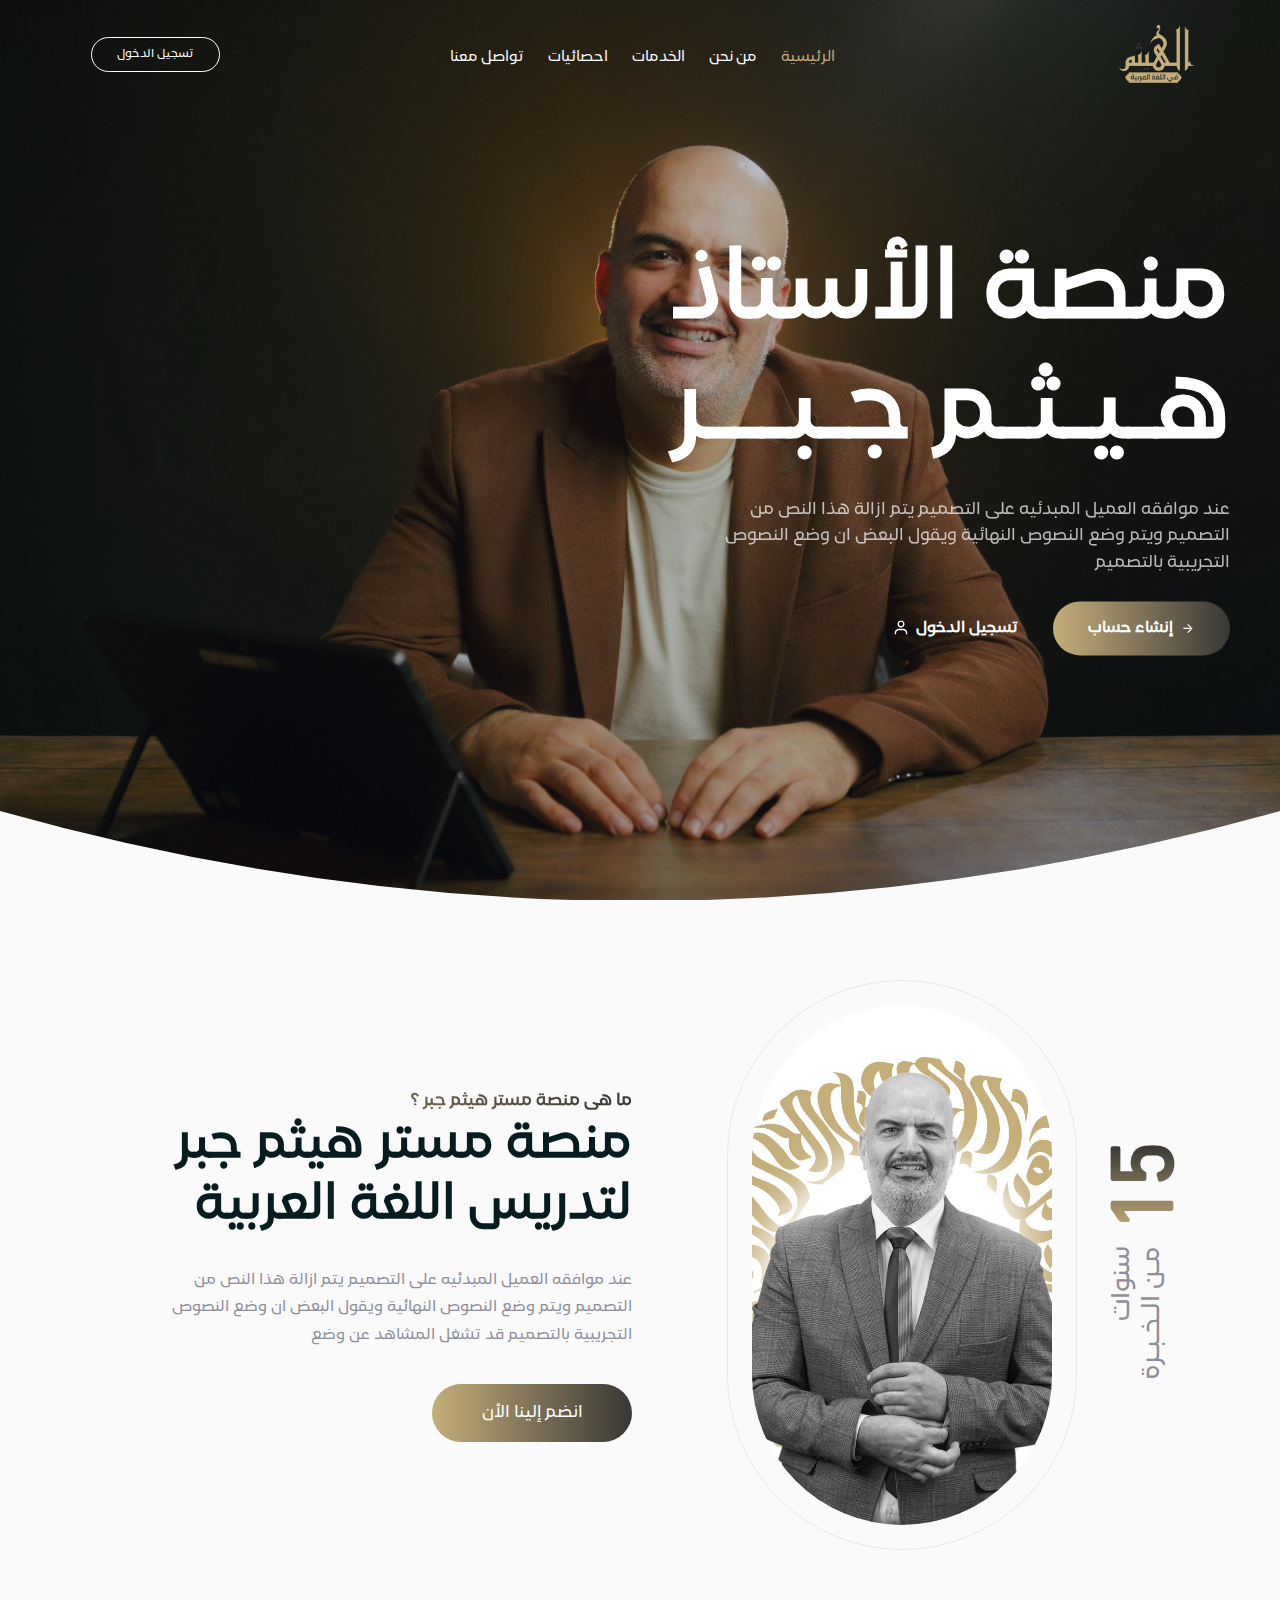
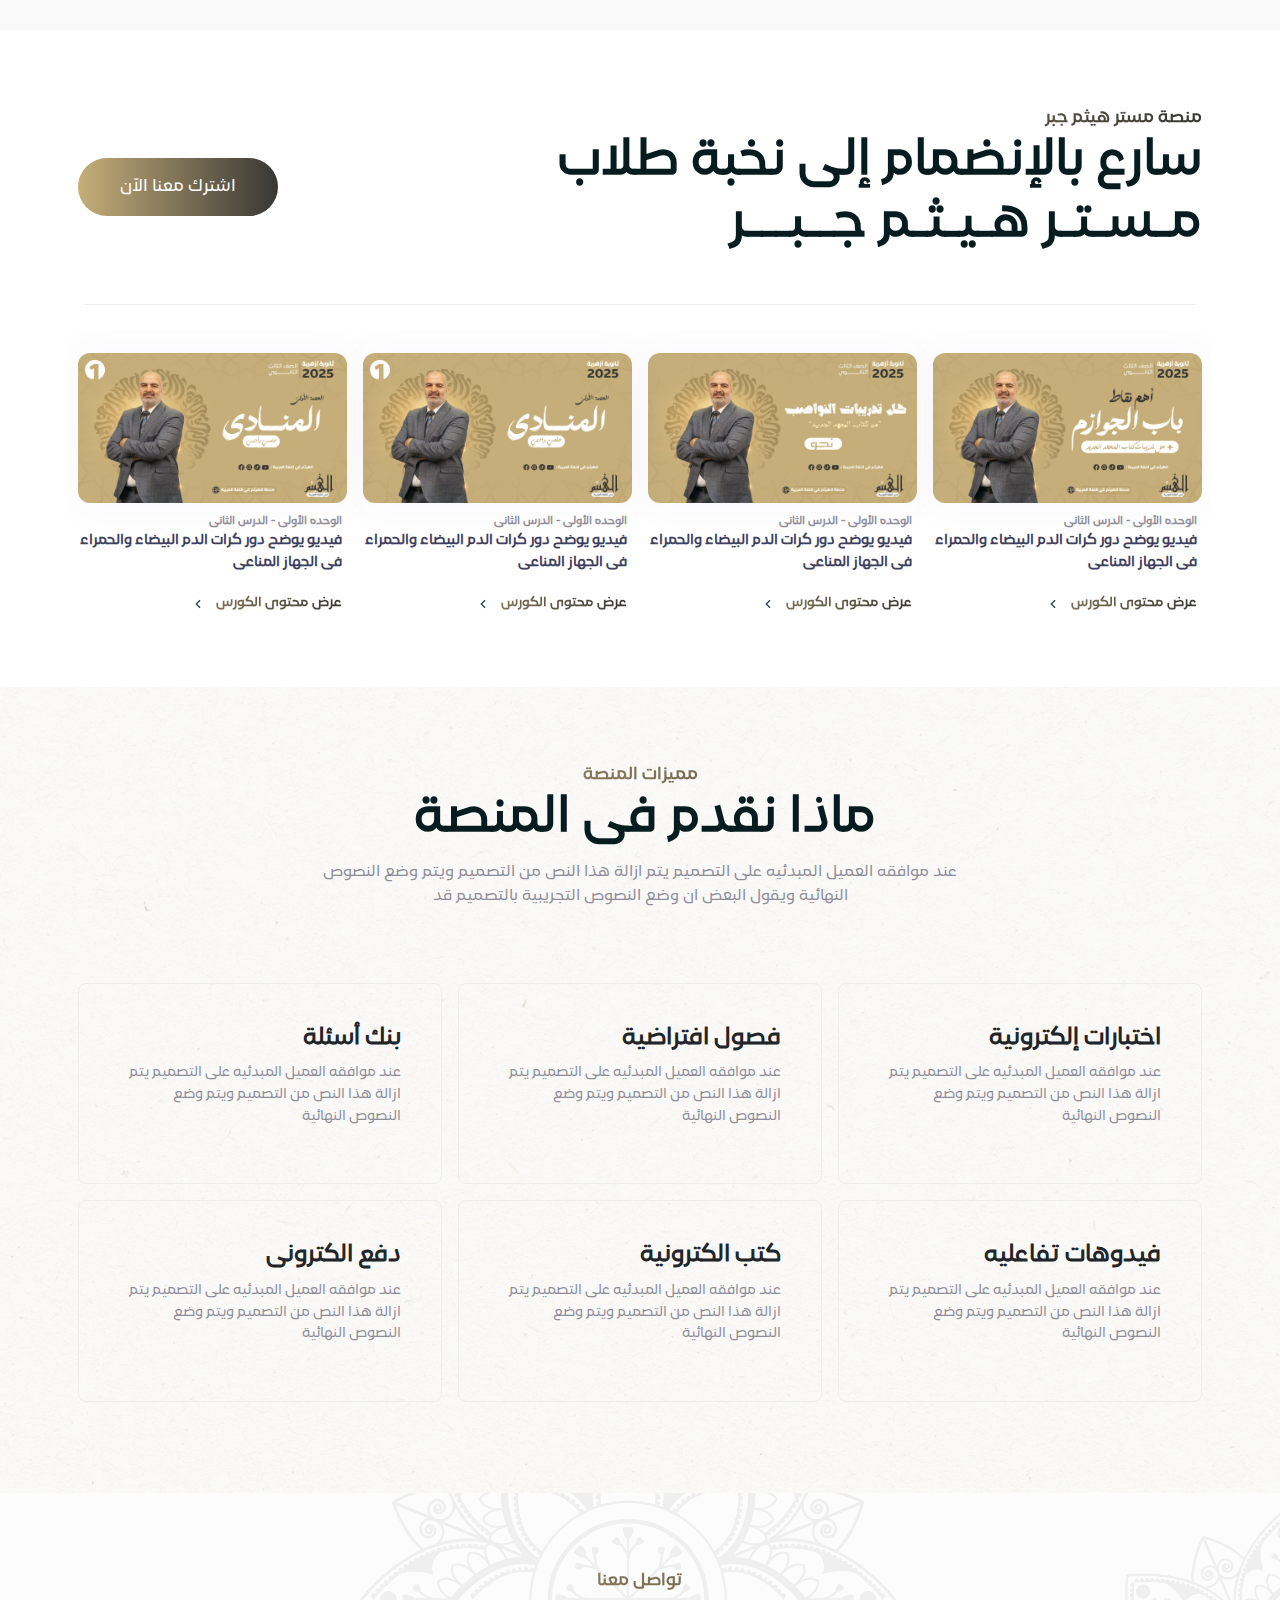
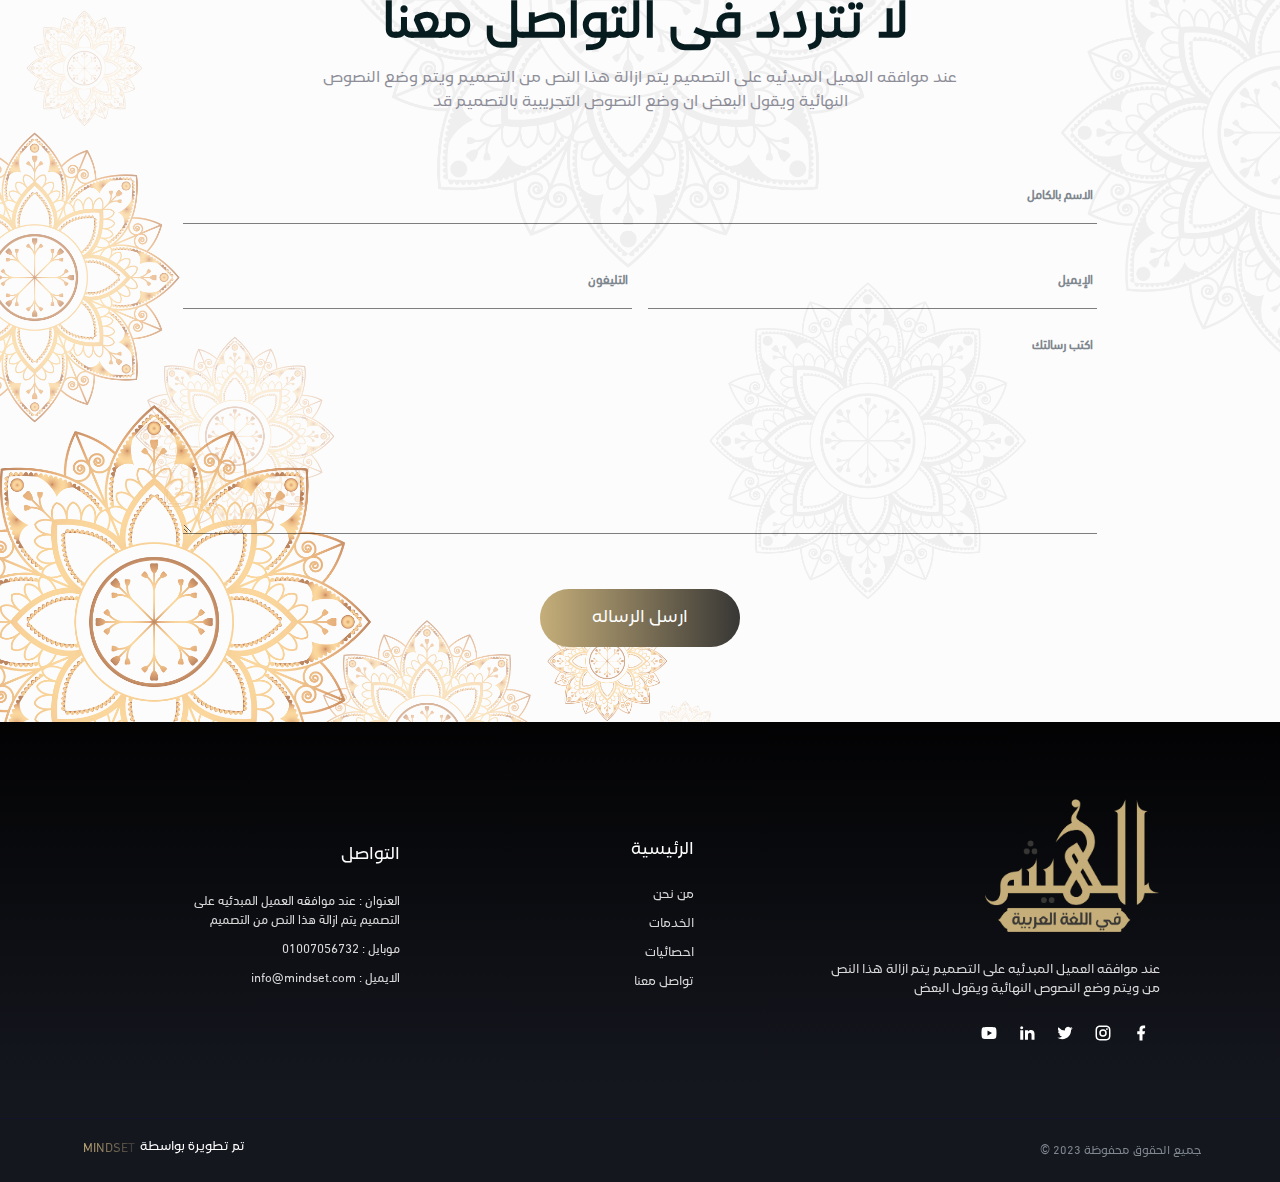
==== index.html @ cf624d43 "." ====
<!DOCTYPE html>
<html lang="ar">

<head>
    <!-- Main Meta Tags -->
    <meta charset="UTF-8" />
    <meta http-equiv="X-UA-Compatible" content="IE=edge" />
    <meta name="viewport" content="width=device-width, initial-scale=1.0" />

    <!-- Important Meta Tags -->
    <meta name="author" content="https://www.menamedia.io" />
    <meta name="description" content="" />
    <meta name="keywords" content="" />

    <!-- Library Styles -->
    <link rel="stylesheet" href="assets/scss/libs/bootstrap.min.css" />
    <link rel="stylesheet" href="https://cdnjs.cloudflare.com/ajax/libs/font-awesome/6.0.0-beta3/css/all.min.css">
    <!-- Main Style -->
    <link rel="stylesheet" href="main.css" />

    <!-- Page Title & Icon -->
    <title>index</title>
    <link rel="shortcut icon" href="assets/images/icon.png" />
</head>

<body>


        <!-- Start Layout -->

        <div class="layout index-layout">
    
            <nav class="big-nav big-nav-hiddin">
                <div class="nav-links">

                    <div class="big-nav-header-title">
                        <div class="nav-logo-container">
                            <a href="index.html">
                                <img src="assets/images/logos/logo-dark.png" alt="logo" />
                            </a>
                        </div>
                        <span class="close-big-nav">
                            <svg xmlns="http://www.w3.org/2000/svg" viewBox="0 0 24 24" width="24" height="24">
                                <path fill="none" d="M0 0h24v24H0z" />
                                <path
                                    d="M12 10.586l4.95-4.95 1.414 1.414-4.95 4.95 4.95 4.95-1.414 1.414-4.95-4.95-4.95 4.95-1.414-1.414 4.95-4.95-4.95-4.95L7.05 5.636z" />
                            </svg>
                        </span>
                    </div>

                    <ul class="list-unstyled p-0">
                        <li class="">
                            <!-- li-active -->
                            <div class="li-link">
                                <div class="link-info">
                                    <a href="../index.html">الرئيسية</a>
                                </div>
                            </div>
                        </li>
    
                        <li>
                            <div class="li-link">
                                <div class="link-info">
                                    <a href="../who-we-are/about.html">من نحن</a>
                                </div>
                            </div>
                        </li>
    
                        <li>
                            <div class="li-link">
                                <div class="link-info">
                                    <a href="../forte/forte.html">الخدمات</a>
                                </div>
                            </div>
                        </li>
    
                        <li>
                            <div class="li-link">
                                <div class="link-info">
                                    <a href="../products/products.html">احصائيات</a>
                                </div>
                            </div>
                        </li>
    
                        <li>
                            <div class="li-link">
                                <div class="link-info">
                                    <a href="../contacts/contacts.html">تواصل معنا</a>
                                </div>
                            </div>
                        </li>
                    </ul>

                </div>
            </nav>
    
            <div class="close-overlay"></div>
    
        </div>
    
        <!-- End Layout -->
    
    
        <div class="content">
    
            <div class="index-header">

                <div class="index-header-overlay"></div>

                <header class="header">
                    <div class="container">
                        <nav class="navbar">
                            <div class="nav-logo">
    
                                <div class="nav-logo-container">
                                    <a href="../index.html">
                                        <img class="main-logo" src="../assets/images/logos/logo-light.png" alt="" />
                                    </a>
                                </div>
    
                                <div class="nav-mobile-icon">
                                    <svg xmlns="http://www.w3.org/2000/svg" viewBox="0 0 24 24" width="24" height="24">
                                        <path fill="none" d="M0 0h24v24H0z"></path>
                                        <path d="M3 4h18v2H3V4zm0 7h18v2H3v-2zm0 7h18v2H3v-2z"></path>
                                    </svg>
                                </div>
    
                            </div>
        
                            <div class="nav-links">
                                <ul class="list-unstyled">
                                    <li class="nav-link-active"><a href="#">الرئيسية</a></li>
                                    <li><a href="#">من نحن</a></li>
                                    <li><a href="#">الخدمات</a></li>
                                    <li><a href="#">احصائيات</a></li>
                                    <li><a href="#">تواصل معنا</a></li>
                                </ul>
                            </div>
        
                            <div class="nav-actions">
                                <a href="#" class="book-btn">
                                    <span>تسجيل الدخول</span>
                                </a>
                            </div>
        
                        </nav>
                    </div>
                </header>

                <div class="wrapper">
                    
                    <div class="header-content">
                        <div class="header-content-text">
                            <h1>منصة الأستاذ<br> هـيـثـم جـبـــر </h1>
                            <p>عند موافقه العميل المبدئيه على التصميم يتم ازالة هذا النص من التصميم ويتم وضع النصوص النهائية ويقول البعض ان وضع النصوص التجريبية بالتصميم

                            </p>
                            <div class="header-content-actions">
                                <a class="nav-link signup" href="#">
                                    <svg xmlns="http://www.w3.org/2000/svg" viewBox="0 0 24 24" width="24" height="24">
                                        <path fill="none" d="M0 0h24v24H0z" />
                                        <path
                                            d="M16.172 11l-5.364-5.364 1.414-1.414L20 12l-7.778 7.778-1.414-1.414L16.172 13H4v-2z" />
                                    </svg>
                                    إنشاء حساب
                                </a>
            
                                <a class="nav-link login" href="#">
                                    <svg id="svg-members" viewBox="0 0 20 20" preserveAspectRatio="xMinYMin meet">
                                        <path
                                            d="M10,10c2.762,0,5-2.238,5-5c0-2.762-2.238-5-5-5S5,2.238,5,5C5,7.761,7.238,10,10,10z M10,2c1.654,0,3,1.346,3,3s-1.346,3-3,3S7,6.654,7,5S8.346,2,10,2z M13,12H7c-3.313,0-6,2.686-6,6v2h2v-2c0-2.205,1.794-4,4-4h6c2.206,0,4,1.795,4,4v2h2v-2C19,14.686,16.313,12,13,12z">
                                        </path>
                                    </svg>
            
                                    تسجيل الدخول
                                </a>
                            </div>
                        </div>
                        <img src="assets/images/home-img.svg" alt="">
                    </div>
                </div>

                <div class="header-curve">
                    <svg xmlns="http://www.w3.org/2000/svg" viewBox="0 0 100 100" preserveAspectRatio="none" height="100">
                        <path d="M 0 0 L0 100 L100 100 L100 0 Q 50 200 0 0" fill="#fafafb"></path>
                    </svg>
                </div>

            </div>

            <div class="about-section">
                <div class="container">
                    <div class="row align-items-center">

                        <div class="col-lg-6">
                            <div class="about-line">
    
                                <div class="about-img-exp">
    
                                    <div class="about-exp">
                                        <h2 class="font-en">15</h2>
                                        <span>سنوات <br> مـن الـخـبـرة</span>
                                    </div>
    
                                    <div class="about-img">
                                        <figure style="background-image: url(assets/images/avatars/profile.jpg)"></figure>
                                    </div>
        
                                </div>
    
                            </div>
                        </div>
    
                        <div class="col-lg-6">
                            <div class="about-line">
    
                                <div class="section-header m-0">
                                    <div class="pretitle">ما هى منصة مستر هيثم جبر ؟</div>
                                    <h3 class="header-text">منصة مستر هيثم جبر لتدريس اللغة العربية</h3>
                                    <p class="text">عند موافقه العميل المبدئيه على التصميم يتم ازالة هذا النص من التصميم ويتم وضع النصوص النهائية ويقول البعض ان وضع النصوص التجريبية بالتصميم قد تشغل المشاهد عن وضع</p>
                                    <a href="#" class="section-btn">انضم إلينا الأن</a>
                                </div>
    
                            </div>
                        </div>

                    </div>
                </div>
            </div>

            <div class="join-nums">

                <div class="join">
                    <div class="container">
    
                        <div class="join-container">
                            <div class="row align-items-center">

                                <div class="col-lg-8">
                                    <div class="section-header m-0">
                                        <div class="pretitle">منصة مستر هيثم جبر</div>
                                        <h3 class="header-text">سارع بالإنضمام إلى نخبة طلاب مـسـتـر  هـيـثـم جــبـــر</h3>
            
                                    </div>
                                </div>

                                <div class="col-lg-4">
                                    <div class="join-action section-header m-0">
                                        <a href="#" class="section-btn">اشترك معنا الآن</a>
                                    </div>
                                </div>

                            </div>
                        </div>
    
                    </div>
                </div>

                <div class="index-courses">
                    <div class="container">
                        <div class="row">

                            <div class="col-xl-3 col-lg-4">
                                <div class="course-card">
                
                                    <div class="course-head">
                
                                        <div class="course-head-item">
                                            <figure style="background-image: url(assets/images/01.jpeg);"></figure>
                                        </div>
                
                                        <div class="course-head-item">
                                            <div class="course-head-item-info">
                                                <span class="pretitle">الوحده الأولى - الدرس الثانى</span>
                                                <a href="#">
                                                    <p class="course-title">فيديو يوضح دور كرات الدم البيضاء والحمراء فى الجهاز المناعى</p>
                                                </a>
                                                
                                            </div>
                                        </div>
                
                                    </div>
                
                                    <div class="course-action">
                
                                        <a href="#" class="enter">عرض محتوى الكورس
                                            <svg xmlns="http://www.w3.org/2000/svg" viewBox="0 0 24 24"><path d="M10.8284 12.0007L15.7782 16.9504L14.364 18.3646L8 12.0007L14.364 5.63672L15.7782 7.05093L10.8284 12.0007Z" fill="currentColor"></path></svg>
                                        </a>
                
                                    </div>
                
                                </div>
                            </div>
                
                            <div class="col-xl-3 col-lg-4">
                                <div class="course-card">
                
                                    <div class="course-head">
                
                                        <div class="course-head-item">
                                            <figure style="background-image: url(assets/images/02.jpeg);"></figure>
                                        </div>
                
                                        <div class="course-head-item">
                                            <div class="course-head-item-info">
                                                <span class="pretitle">الوحده الأولى - الدرس الثانى</span>
                                                <a href="#">
                                                    <p class="course-title">فيديو يوضح دور كرات الدم البيضاء والحمراء فى الجهاز المناعى</p>
                                                </a>
                                                
                                            </div>
                                        </div>
                
                                    </div>
                
                                    <div class="course-action">
                
                                        <a href="#" class="enter">عرض محتوى الكورس
                                            <svg xmlns="http://www.w3.org/2000/svg" viewBox="0 0 24 24"><path d="M10.8284 12.0007L15.7782 16.9504L14.364 18.3646L8 12.0007L14.364 5.63672L15.7782 7.05093L10.8284 12.0007Z" fill="currentColor"></path></svg>
                                        </a>
                
                                    </div>
                
                                </div>
                            </div>
                
                            <div class="col-xl-3 col-lg-4">
                                <div class="course-card">
                
                                    <div class="course-head">
                
                                        <div class="course-head-item">
                                            <figure style="background-image: url(assets/images/03.jpeg);"></figure>
                                        </div>
                
                                        <div class="course-head-item">
                                            <div class="course-head-item-info">
                                                <span class="pretitle">الوحده الأولى - الدرس الثانى</span>
                                                <a href="#">
                                                    <p class="course-title">فيديو يوضح دور كرات الدم البيضاء والحمراء فى الجهاز المناعى</p>
                                                </a>
                                                
                                            </div>
                                        </div>
                
                                    </div>
                
                                    <div class="course-action">
                
                                        <a href="#" class="enter">عرض محتوى الكورس
                                            <svg xmlns="http://www.w3.org/2000/svg" viewBox="0 0 24 24"><path d="M10.8284 12.0007L15.7782 16.9504L14.364 18.3646L8 12.0007L14.364 5.63672L15.7782 7.05093L10.8284 12.0007Z" fill="currentColor"></path></svg>
                                        </a>
                
                                    </div>
                
                                </div>
                            </div>
                
                            <div class="col-xl-3 col-lg-4">
                                <div class="course-card">
                
                                    <div class="course-head">
                
                                        <div class="course-head-item">
                                            <figure style="background-image: url(assets/images/04.jpeg);"></figure>
                                        </div>
                
                                        <div class="course-head-item">
                                            <div class="course-head-item-info">
                                                <span class="pretitle">الوحده الأولى - الدرس الثانى</span>
                                                <a href="#">
                                                    <p class="course-title">فيديو يوضح دور كرات الدم البيضاء والحمراء فى الجهاز المناعى</p>
                                                </a>
                                                
                                            </div>
                                        </div>
                
                                    </div>
                
                                    <div class="course-action">
                
                                        <a href="#" class="enter">عرض محتوى الكورس
                                            <svg xmlns="http://www.w3.org/2000/svg" viewBox="0 0 24 24"><path d="M10.8284 12.0007L15.7782 16.9504L14.364 18.3646L8 12.0007L14.364 5.63672L15.7782 7.05093L10.8284 12.0007Z" fill="currentColor"></path></svg>
                                        </a>
                
                                    </div>
                
                                </div>
                            </div>
                
                        </div>
                    </div>
                </div>

                <!-- <div class="nums">
                    <div class="container">

                        <div class="nums-container">
                            <div class="row">

                                <div class="col-lg-3 col-md-6">
                                    <div class="num-card">
                                        <h3>+2000</h3>
                                        <span>طالب نشط</span>
                                    </div>
                                </div>

                                <div class="col-lg-3 col-md-6">
                                    <div class="num-card">
                                        <h3>178</h3>
                                        <span>فصل تفاعلى</span>
                                    </div>
                                </div>

                                <div class="col-lg-3 col-md-6">
                                    <div class="num-card">
                                        <h3>+50K</h3>
                                        <span>سؤال محلول</span>
                                    </div>
                                </div>

                                <div class="col-lg-3 col-md-6">
                                    <div class="num-card">
                                        <h3>500</h3>
                                        <span>فيديو شرح</span>
                                    </div>
                                </div>

                            </div>
                        </div>

                    </div>
                </div> -->

            </div>

            <div class="services">
                <div class="container">

                    <div class="section-header-center">
                        <div class="pretitle">مميزات المنصة</div>
                        <h3 class="header-text">ماذا نقدم فى المنصة </h3>
                        <p>عند موافقه العميل المبدئيه على التصميم يتم ازالة هذا النص من التصميم ويتم وضع النصوص النهائية ويقول البعض ان وضع النصوص التجريبية بالتصميم قد
                        </p>
                    </div>

                    <div class="services-cards">
                        <div class="row">
                        
                            <div class="col-lg-4">
                                <div class="service-card">
                                    <lord-icon src="https://cdn.lordicon.com/nocovwne.json" trigger="hover" colors="primary:#383735,secondary:#fbc771">
                                    </lord-icon>
                                    <h3>اختبارات إلكترونية</h3>
                                    <p>عند موافقه العميل المبدئيه على التصميم يتم ازالة هذا النص من التصميم ويتم وضع النصوص النهائية</p>
                                </div>
                            </div>

                            <div class="col-lg-4">
                                <div class="service-card">
                                    <lord-icon src="https://cdn.lordicon.com/soseozvi.json" trigger="hover" colors="primary:#383735,secondary:#fbc771">
                                    </lord-icon>
                                    <h3>فصول افتراضية</h3>
                                    <p>عند موافقه العميل المبدئيه على التصميم يتم ازالة هذا النص من التصميم ويتم وضع النصوص النهائية</p>
                                </div>
                            </div>

                            <div class="col-lg-4">
                                <div class="service-card">
                                    <lord-icon src="https://cdn.lordicon.com/jvucoldz.json" trigger="hover" colors="primary:#383735,secondary:#fbc771">
                                    </lord-icon>
                                    <h3>بنك أسئلة</h3>
                                    <p>عند موافقه العميل المبدئيه على التصميم يتم ازالة هذا النص من التصميم ويتم وضع النصوص النهائية</p>
                                </div>
                            </div>

                            <div class="col-lg-4">
                                <div class="service-card">
                                    <lord-icon
                                    src="https://cdn.lordicon.com/msrokfyb.json"
                                    trigger="hover"
                                    colors="primary:#383735,secondary:#fbc771">
                                </lord-icon>
                                    <h3>فيدوهات تفاعليه</h3>
                                    <p>عند موافقه العميل المبدئيه على التصميم يتم ازالة هذا النص من التصميم ويتم وضع النصوص النهائية</p>
                                </div>
                            </div>

                            <div class="col-lg-4">
                                <div class="service-card">
                                    <lord-icon src="https://cdn.lordicon.com/jqeuwnmb.json" trigger="hover" colors="primary:#383735,secondary:#fbc771">
                                    </lord-icon>
                                    <h3>كتب الكترونية</h3>
                                    <p>عند موافقه العميل المبدئيه على التصميم يتم ازالة هذا النص من التصميم ويتم وضع النصوص النهائية</p>
                                </div>
                            </div>

                            <div class="col-lg-4">
                                <div class="service-card">
                                    <lord-icon src="https://cdn.lordicon.com/qhviklyi.json" trigger="hover" colors="primary:#383735,secondary:#fbc771">
                                    </lord-icon>
                                    <h3>دفع الكترونى</h3>
                                    <p>عند موافقه العميل المبدئيه على التصميم يتم ازالة هذا النص من التصميم ويتم وضع النصوص النهائية</p>
                                </div>
                            </div>

                        </div>
                    </div>

                </div>
            </div>

            <div class="contact" id="contact">
                <div class="container">
            
                    <div class="section-header-center">
                        <div class="pretitle">تواصل معنا</div>
                        <h3 class="header-text">لا تتردد فى التواصل معنا</h3>
                        <p>عند موافقه العميل المبدئيه على التصميم يتم ازالة هذا النص من التصميم ويتم وضع النصوص النهائية ويقول البعض ان وضع النصوص التجريبية بالتصميم قد
                        </p>
                    </div>
            
                    <div class="contact-form">
                        <form action="">
            
                            <div class="row">
                
                                <div class="col-lg-12 wow slideInLeft">
                                    <div class="form-group">
                                        <input type="text" class="form-control" placeholder="الاسم بالكامل">
                                    </div>
                                </div>
            
                                <div class="col-lg-6 wow slideInRight">
                                    <div class="form-group">
                                        <input type="email" class="form-control" placeholder="الإيميل">
                                    </div>
                                </div>
            
                                <div class="col-lg-6 wow slideInLeft">
                                    <div class="form-group">
                                        <input type="text" class="form-control" placeholder="التليفون">
                                    </div>
                                </div>
            
                                <div class="col-lg-12 wow bounceInUp">
                                    <div class="form-group">
                                        <textarea name="" id="" class="form-control" placeholder="اكتب رسالتك"></textarea>
                                    </div>
                                </div>
                
                            </div>
            
                            <button class="send-btn wow bounceInDown" type="submit">ارسل الرساله</button>
            
                        </form>
                    </div>
            
            
                </div>
            </div>

        </div>
    

        <footer class="footer">

            <div class="footer-container">
                <div class="container">
                    <div class="row align-items-center">
    
                        <div class="col-lg-4 col-md-6 col-r p-0">
                            <div class="footer-col">
                                <h3 class="Footer-head"><a href="#" class="footer-logo"><img
                                            src="assets/images/logos/logo-light.png" alt=""> </a></h3>
                                <p class="footer-address">عند موافقه العميل المبدئيه على التصميم يتم ازالة هذا النص من
                                     ويتم وضع النصوص النهائية ويقول البعض</p>
                                <div class="social-links">
                                    <a href="#0" class="links">
                                        <svg xmlns="http://www.w3.org/2000/svg" viewBox="0 0 24 24" width="24" height="24">
                                            <path fill="none" d="M0 0h24v24H0z" />
                                            <path
                                                d="M14 13.5h2.5l1-4H14v-2c0-1.03 0-2 2-2h1.5V2.14c-.326-.043-1.557-.14-2.857-.14C11.928 2 10 3.657 10 6.7v2.8H7v4h3V22h4v-8.5z" />
                                        </svg>
                                    </a>
                                    <a href="#0" class="links">
                                        <svg xmlns="http://www.w3.org/2000/svg" viewBox="0 0 24 24" width="24" height="24">
                                            <path fill="none" d="M0 0h24v24H0z" />
                                            <path
                                                d="M12 9a3 3 0 1 0 0 6 3 3 0 0 0 0-6zm0-2a5 5 0 1 1 0 10 5 5 0 0 1 0-10zm6.5-.25a1.25 1.25 0 0 1-2.5 0 1.25 1.25 0 0 1 2.5 0zM12 4c-2.474 0-2.878.007-4.029.058-.784.037-1.31.142-1.798.332-.434.168-.747.369-1.08.703a2.89 2.89 0 0 0-.704 1.08c-.19.49-.295 1.015-.331 1.798C4.006 9.075 4 9.461 4 12c0 2.474.007 2.878.058 4.029.037.783.142 1.31.331 1.797.17.435.37.748.702 1.08.337.336.65.537 1.08.703.494.191 1.02.297 1.8.333C9.075 19.994 9.461 20 12 20c2.474 0 2.878-.007 4.029-.058.782-.037 1.309-.142 1.797-.331.433-.169.748-.37 1.08-.702.337-.337.538-.65.704-1.08.19-.493.296-1.02.332-1.8.052-1.104.058-1.49.058-4.029 0-2.474-.007-2.878-.058-4.029-.037-.782-.142-1.31-.332-1.798a2.911 2.911 0 0 0-.703-1.08 2.884 2.884 0 0 0-1.08-.704c-.49-.19-1.016-.295-1.798-.331C14.925 4.006 14.539 4 12 4zm0-2c2.717 0 3.056.01 4.122.06 1.065.05 1.79.217 2.428.465.66.254 1.216.598 1.772 1.153a4.908 4.908 0 0 1 1.153 1.772c.247.637.415 1.363.465 2.428.047 1.066.06 1.405.06 4.122 0 2.717-.01 3.056-.06 4.122-.05 1.065-.218 1.79-.465 2.428a4.883 4.883 0 0 1-1.153 1.772 4.915 4.915 0 0 1-1.772 1.153c-.637.247-1.363.415-2.428.465-1.066.047-1.405.06-4.122.06-2.717 0-3.056-.01-4.122-.06-1.065-.05-1.79-.218-2.428-.465a4.89 4.89 0 0 1-1.772-1.153 4.904 4.904 0 0 1-1.153-1.772c-.248-.637-.415-1.363-.465-2.428C2.013 15.056 2 14.717 2 12c0-2.717.01-3.056.06-4.122.05-1.066.217-1.79.465-2.428a4.88 4.88 0 0 1 1.153-1.772A4.897 4.897 0 0 1 5.45 2.525c.638-.248 1.362-.415 2.428-.465C8.944 2.013 9.283 2 12 2z" />
                                        </svg>
                                    </a>
                                    <a href="#0" class="links">
                                        <svg xmlns="http://www.w3.org/2000/svg" viewBox="0 0 24 24" width="24" height="24">
                                            <path fill="none" d="M0 0h24v24H0z" />
                                            <path
                                                d="M22.162 5.656a8.384 8.384 0 0 1-2.402.658A4.196 4.196 0 0 0 21.6 4c-.82.488-1.719.83-2.656 1.015a4.182 4.182 0 0 0-7.126 3.814 11.874 11.874 0 0 1-8.62-4.37 4.168 4.168 0 0 0-.566 2.103c0 1.45.738 2.731 1.86 3.481a4.168 4.168 0 0 1-1.894-.523v.052a4.185 4.185 0 0 0 3.355 4.101 4.21 4.21 0 0 1-1.89.072A4.185 4.185 0 0 0 7.97 16.65a8.394 8.394 0 0 1-6.191 1.732 11.83 11.83 0 0 0 6.41 1.88c7.693 0 11.9-6.373 11.9-11.9 0-.18-.005-.362-.013-.54a8.496 8.496 0 0 0 2.087-2.165z" />
                                        </svg>
                                    </a>
                                    <a href="#0" class="links">
                                        <svg xmlns="http://www.w3.org/2000/svg" viewBox="0 0 24 24" width="24" height="24">
                                            <path fill="none" d="M0 0h24v24H0z" />
                                            <path
                                                d="M6.94 5a2 2 0 1 1-4-.002 2 2 0 0 1 4 .002zM7 8.48H3V21h4V8.48zm6.32 0H9.34V21h3.94v-6.57c0-3.66 4.77-4 4.77 0V21H22v-7.93c0-6.17-7.06-5.94-8.72-2.91l.04-1.68z" />
                                        </svg>
                                    </a>
                                    <a href="#0" class="links">
                                        <svg xmlns="http://www.w3.org/2000/svg" viewBox="0 0 24 24" width="24" height="24">
                                            <path fill="none" d="M0 0h24v24H0z" />
                                            <path
                                                d="M21.543 6.498C22 8.28 22 12 22 12s0 3.72-.457 5.502c-.254.985-.997 1.76-1.938 2.022C17.896 20 12 20 12 20s-5.893 0-7.605-.476c-.945-.266-1.687-1.04-1.938-2.022C2 15.72 2 12 2 12s0-3.72.457-5.502c.254-.985.997-1.76 1.938-2.022C6.107 4 12 4 12 4s5.896 0 7.605.476c.945.266 1.687 1.04 1.938 2.022zM10 15.5l6-3.5-6-3.5v7z" />
                                        </svg>
                                    </a>
                                </div>
                            </div>
                        </div>
    
    
    
                        <div class="col-lg-3 col-md-6 text-center col-r p-0">
                            <div class="footer-col">
                                <h3 class="Footer-head"><a href="#">الرئيسية</a></h3>
                                <ul class="list-unstyled">
                                    <li><a href="#">من نحن</a></li>
                                    <li><a href="#">الخدمات</a></li>
                                    <li><a href="#">احصائيات</a></li>
                                    <li><a href="#">تواصل معنا</a></li>
                                </ul>
                            </div>
                        </div>
    
                        <div class="col-lg-1"></div>
    
                        <div class="col-lg-3 col-md-6 text-center col-r p-0">
                            <div class="footer-col">
                                <h3 class="Footer-head"><a href="#">التواصل</a></h3>
                                <ul class="list-unstyled">
                                    <li class="font-en"><span>العنوان : </span>عند موافقه العميل المبدئيه على التصميم يتم
                                        ازالة هذا النص من التصميم</li>
                                    <li class="font-en"><span>موبايل : </span>01007056732</li>
                                    <li class="font-en"><span>الايميل : </span>info@mindset.com</li>
                                </ul>
                            </div>
                        </div>
    
                    </div>
                </div>
            </div>
    
            <div class="sub-footer">
                <div class="container">
                    <div class="row">
    
                        <div class="col-md-6 order-2 order-md-1">
                            <p class="copy">© <span class="font-en"> 2023 </span> جميع الحقوق محفوظة</p>
                        </div>
    
                        <div class="col-md-6 order-1 order-md-2 text-center text-md-right">
                            <h6 class="menamedia">تم تطويرة بواسطة <a href="#">MINDSET</a></h6>
                        </div>
    
                    </div>
                </div>
            </div>
    
        </footer>

    <!-- Main Scripts -->
    <script src="assets/js/libs/jquery-3.6.3.min.js"></script>
    <script src="assets/js/libs/bootstrap.min.js"></script>
    <script src="assets/js/libs/popper.js"></script>
    <!-- <script src="main.js"></script> -->
    <!-- Addition Scripts -->
    <script src="https://cdn.lordicon.com/lordicon.js"></script>


</body>

</html>
---- main.css ----
:root {
  --main-color: #409fff;
  --body-bg: #FFF;
  --navbar-bg: #FFF;
  --icon-active: #2c2f32;
  --icon-idle: #8b88ff;
  --p-color: #071c1f;
  --subp-color: #adafca;
  --link-color: #6956e5;
  --a-light: #FFF;
  --shadow-color: rgba(94, 92, 154, 0.0588235294);
  --border-color: #eaeaf5;
  --sub-light: #fcfcfd;
  --border-input: #dedeea;
}

.dark-mode {
  --main-color: #6956e5;
  --body-bg: #151521;
  --navbar-bg: #1e1e2d;
  --icon-active: #FFF;
  --icon-idle: #8b88ff;
  --p-color: #FFF;
  --subp-color: #9aa4bf;
  --link-color: #6956e5;
  --a-light: #FFF;
  --shadow-color: rgba(0, 0, 0, 0.0588235294);
  --border-color: #2f3749;
  --sub-light: #21283b;
  --border-input: #3f485f;
}

.form-group {
  width: 100%;
  position: relative;
  margin: 0;
}
.form-group label {
  color: #adafca;
  font-size: 0.75rem;
  font-weight: 600;
  position: absolute;
  top: 16px;
  right: 20px;
  transition: all 0.3s ease-in-out;
  pointer-events: none;
  display: block;
  margin: 0;
  line-height: 1em;
}
.form-group .form-control {
  height: 50px;
  padding: 7px 20px 7px 20px;
  background-color: #ffffff;
  border: 1px solid #ebebeb;
  color: #3e3f5e;
  transition: border-color 0.2s ease-in-out;
  width: 100%;
  border-radius: 4px;
  font-size: 0.85rem;
  font-weight: 500;
}
.form-group .form-control:focus {
  border-color: #409fff;
  box-shadow: none;
  outline: none;
}
.form-group .form-control::-moz-placeholder {
  color: #cacaca;
  font-weight: 500;
  font-size: 0.8rem;
}
.form-group .form-control::placeholder {
  color: #cacaca;
  font-weight: 500;
  font-size: 0.8rem;
}
.form-group select {
  cursor: pointer;
}

.create-account-btn {
  text-decoration: none;
  width: 100%;
  margin: auto;
  color: #FFF;
  display: inline-block;
  height: 43px;
  border-radius: 10px;
  font-size: 0.7rem;
  font-weight: 700;
  text-align: center;
  line-height: 43px;
  cursor: pointer;
  transition: background-color 0.2s ease-in-out;
  background-color: #7868e6;
  border: 0;
}
.create-account-btn svg {
  height: 18px;
  margin-left: 2px;
}
.create-account-btn svg path {
  fill: #FFF;
}
.create-account-btn:hover {
  background-color: #7868e6;
}

.form-check {
  display: flex;
  margin: 10px 5px 10px 0;
}
.form-check input {
  background-color: #fff;
  border: 1px solid #dedeea;
  height: 17px;
  width: 16px;
  position: unset;
  margin: 3px 0 0 5px;
}
.form-check p {
  color: #2c2f32;
  font-size: 0.875rem;
  font-weight: 700;
  line-height: 22px;
  cursor: pointer;
  display: block;
  margin: 0;
}
.form-check p a {
  text-decoration: none;
  color: #FFF;
}

p.text {
  margin-top: 30px;
  font-size: 0.875rem;
  line-height: 1.7142857143em;
  font-weight: 500;
  color: var(--p-color);
}
p.text a {
  text-decoration: none;
  color: #6956e5;
  font-weight: 700;
}

.active-input label {
  padding: 0 6px;
  font-size: 0.55rem;
  top: 9px;
  right: 20px;
}

@font-face {
  font-family: "en";
  font-style: normal;
  src: url(assets/fonts/din-regular.ttf);
}
.font-en {
  font-family: "en";
}

@font-face {
  font-family: "sf";
  font-style: normal;
  src: url(assets/fonts/sf.ttf);
}
@font-face {
  font-family: "lama-med";
  font-style: normal;
  src: url(assets/fonts/LamaSans-Medium.ttf);
}
.page-header {
  height: 40vh !important;
  margin: 0 !important;
}
@media (max-width: 575.98px) {
  .page-header {
    height: 30vh !important;
  }
}

.header {
  background: transparent;
  width: 100%;
  transition: all 0.1s ease-in-out;
}
.header .navbar {
  background: transparent;
  width: 100%;
  display: flex;
  align-items: center;
  justify-content: space-between;
  padding: 24px 0 12px 0;
}
@media (max-width: 1199.98px) {
  .header .navbar {
    padding: 10px 0;
  }
}
@media (max-width: 991.98px) {
  .header .navbar {
    padding: 12px 15px;
  }
}
@media (max-width: 575.98px) {
  .header .navbar {
    padding: 12px 0;
  }
}
.header .navbar .nav-mobile-icon {
  display: none;
}
@media (max-width: 991.98px) {
  .header .navbar .nav-mobile-icon {
    display: block;
  }
}
.header .navbar .nav-mobile-icon svg {
  fill: #FFF;
}
.header .navbar .nav-part {
  display: flex;
  align-items: center;
}
.header .navbar .nav-logo {
  position: relative;
}
@media (max-width: 991.98px) {
  .header .navbar .nav-logo {
    display: flex;
    align-items: center;
    justify-content: space-between;
    width: 100%;
  }
}
.header .navbar .nav-logo .nav-mobile-icon {
  display: none;
}
@media (max-width: 991.98px) {
  .header .navbar .nav-logo .nav-mobile-icon {
    display: block;
  }
}
.header .navbar .nav-logo .nav-mobile-icon svg {
  height: 24px;
  width: 24px;
  fill: #FFF;
}
.header .navbar .nav-logo .nav-logo-container {
  position: relative;
  z-index: 10;
  width: 130px;
}
@media (max-width: 1199.98px) {
  .header .navbar .nav-logo .nav-logo-container {
    width: 150px;
  }
}
@media (max-width: 991.98px) {
  .header .navbar .nav-logo .nav-logo-container {
    width: auto;
  }
}
.header .navbar .nav-logo .nav-logo-container a {
  text-decoration: none;
  display: flex;
  align-items: center;
  vertical-align: middle;
}
.header .navbar .nav-logo .nav-logo-container img {
  max-width: 100%;
  height: 60px;
}
@media (max-width: 1199.98px) {
  .header .navbar .nav-logo .nav-logo-container img {
    height: 45px;
  }
}
.header .navbar .nav-logo .nav-logo-container .main-logo {
  display: block;
}
.header .navbar .nav-logo .nav-logo-container .img-dark {
  display: none;
}
.header .navbar .nav-logo .nav-search-icon {
  display: none;
}
@media (max-width: 991.98px) {
  .header .navbar .nav-logo .nav-search-icon {
    display: block;
  }
}
.header .navbar .nav-logo .nav-search-icon svg {
  height: 24px;
  width: 24px;
  fill: #000;
}
.header .navbar .nav-links {
  margin-top: 0;
  direction: ltr;
}
@media (max-width: 991.98px) {
  .header .navbar .nav-links {
    background: var(--body-bg);
    position: fixed;
    top: 0;
    left: 0;
    height: 100%;
    width: 100%;
    z-index: 5;
    overflow: auto;
    text-align: center;
    margin-top: 0;
    opacity: 0;
    visibility: hidden;
    transition: all 0.3s ease-in-out;
    display: none;
  }
}
.header .navbar .nav-links .nav-close {
  display: none;
}
@media (max-width: 991.98px) {
  .header .navbar .nav-links .nav-close {
    display: block;
    position: fixed;
    top: 20px;
    left: 20px;
  }
}
.header .navbar .nav-links .nav-close svg {
  height: 25px;
  width: 25px;
  cursor: pointer;
}
.header .navbar .nav-links .nav-close svg g [fill] {
  fill: #000248;
}
.header .navbar .nav-links ul {
  display: flex;
  margin-bottom: 0;
  padding: 0;
  align-items: center;
  justify-content: center;
  margin-top: 6px;
}
.header .navbar .nav-links ul li {
  padding: 0 12px;
  display: flex;
  align-items: center;
  position: relative;
}
.header .navbar .nav-links ul li:hover a, .header .navbar .nav-links ul li:hover span {
  color: #c5ae79;
}
.header .navbar .nav-links ul li:hover .nav-link-dropdown {
  transform: translate(0, 0);
  opacity: 1;
  visibility: visible;
}
@media (max-width: 1199.98px) {
  .header .navbar .nav-links ul li {
    padding: 0 7px;
  }
}
@media (max-width: 991.98px) {
  .header .navbar .nav-links ul li {
    padding: 10px 15px;
    transform: perspective(400px) rotateY(-15deg);
    z-index: -1;
    margin: 7px 0;
  }
}
.header .navbar .nav-links ul li a, .header .navbar .nav-links ul li span {
  color: #FFF;
  position: relative;
  text-decoration: none;
  font-size: 0.95rem;
  font-weight: 200;
  display: inline-block;
  transition: all 0.3s ease-in-out;
  cursor: pointer;
}
@media (max-width: 1199.98px) {
  .header .navbar .nav-links ul li a, .header .navbar .nav-links ul li span {
    font-size: 0.8rem;
  }
}
.header .navbar .nav-links ul li svg {
  height: 22px;
  width: 22px;
  margin: -1px 0px 0 0px;
  fill: #FFF;
  cursor: pointer;
  transition: all 0.3s ease-in-out;
}
.header .navbar .nav-links ul li .li-links {
  position: absolute;
  top: 0;
  right: 0;
  text-align: right;
  opacity: 0;
  visibility: hidden;
  transform: translate(0, -22px);
  transition: all 0.3s ease-in-out;
}
.header .navbar .nav-links ul li .li-links ul {
  display: block;
  background: var(--body-bg);
  width: 150px;
  display: block;
  text-align: right;
  padding: 10px 15px;
  border-radius: 8px;
  margin-top: 28px;
}
@media (max-width: 1199.98px) {
  .header .navbar .nav-links ul li .li-links ul {
    margin-top: 40px;
  }
}
.header .navbar .nav-links ul li .li-links ul li {
  display: block;
  margin: 8px 0;
  transition: all 0.3s ease-in-out;
  padding: 0 0;
}
.header .navbar .nav-links ul li .li-links ul li:hover {
  padding-right: 14px;
}
.header .navbar .nav-links ul li .li-links ul li:hover a {
  color: #c5ae79;
}
.header .navbar .nav-links ul li .li-links ul li a {
  color: var(--p-color);
}
.header .navbar .nav-links ul li .nav-link-dropdown {
  position: absolute;
  top: 30px;
  left: 4px;
  background: #FFF;
  z-index: 100;
  padding: 10px 10px 10px 10px;
  border-radius: 8px;
  box-shadow: 0 0 40px 0 rgba(94, 92, 154, 0.06);
  transform: translate(0, -10px);
  opacity: 0;
  visibility: hidden;
  transition: all 0.3s ease-in-out;
  width: 200px;
}
@media (max-width: 991.98px) {
  .header .navbar .nav-links ul li .nav-link-dropdown {
    display: none;
  }
}
.header .navbar .nav-links ul li .nav-link-dropdown ul {
  display: block;
  text-align: left;
}
.header .navbar .nav-links ul li .nav-link-dropdown ul li {
  transition: all 0.2s ease-in-out;
  margin: 10px 0;
}
.header .navbar .nav-links ul li .nav-link-dropdown ul li:hover a {
  color: #c5ae79;
}
.header .navbar .nav-links ul li .nav-link-dropdown ul li a {
  font-size: 0.9rem;
  transition: all 0.2s ease-in-out;
  color: #000;
}
.header .navbar .nav-links ul .hover-drop:hover .li-links {
  opacity: 1;
  visibility: visible;
  transform: translate(0, 0);
}
.header .navbar .nav-links ul .nav-link-active a {
  color: #c5ae79;
}
@media (max-width: 991.98px) {
  .header .navbar .nav-links ul .nav-link-active a {
    color: #c5ae79;
  }
}
.header .navbar .nav-links ul .nav-link-active a:before {
  background: #000248;
  border-color: #000248;
}
.header .navbar .nav-actions .book-btn {
  background: transparent;
  border: 1px solid #FFF;
  padding: 5px 25px;
  color: #FFF;
  font-size: 0.75rem;
  font-weight: 200;
  height: 35px;
  width: auto;
  display: flex;
  align-items: center;
  justify-content: center;
  border-radius: 50px;
  margin-left: 6px;
  margin-top: 0;
}
.header .navbar .nav-actions .book-btn svg {
  height: 20px;
  width: 20px;
  margin-left: 8px;
  fill: #FFF;
}
.header .navbar .nav-actions .book-btn span {
  display: inline-block;
}
@media (max-width: 991.98px) {
  .header .navbar .nav-actions .book-btn {
    display: none;
  }
}

.fixed-header:after {
  display: none;
}

.big-nav {
  width: 350px;
  padding-top: 0;
  position: fixed;
  top: 0;
  right: 0;
  z-index: 20;
  box-shadow: 0 0 40px 0 rgba(94, 92, 154, 0.06);
  background: #FFF;
  height: 100vh;
  transition: all 0.4s ease-in-out;
  transition-delay: 0.1s;
  overflow: auto;
  direction: rtl;
}
@media (max-width: 575.98px) {
  .big-nav {
    width: 100%;
    height: 100vh;
  }
}
.big-nav .big-nav-header-title {
  display: flex;
  justify-content: space-between;
  padding: 15px 20px 15px 20px;
  border-bottom: 1px solid #ebebeb;
  align-items: center;
  background: #FFF;
}
.big-nav .big-nav-header-title .nav-logo-container a {
  text-decoration: none;
  color: #000;
}
.big-nav .big-nav-header-title .nav-logo-container a img {
  height: 40px;
}
@media (max-width: 575.98px) {
  .big-nav .big-nav-header-title .nav-logo-container a img {
    height: 40px;
  }
}
.big-nav .big-nav-header-title .close-big-nav svg {
  fill: #000;
  width: 30px;
  cursor: pointer;
}
.big-nav .big-nav-header-title .close-link-popup svg {
  fill: #000;
}
.big-nav .big-nav-search .nav-search {
  width: 100%;
  padding: 10px 10px;
  display: flex;
}
.big-nav .big-nav-search .nav-search form {
  width: 100%;
}
.big-nav .big-nav-search .nav-search .form-group {
  width: 100%;
  position: relative;
  margin: 0;
}
.big-nav .big-nav-search .nav-search .form-group .form-control {
  height: 43px;
  padding: 0 40px 0 20px;
  background-color: #ffffff;
  border: 1px solid #ebebeb;
  color: #3e3f5e;
  transition: border-color 0.2s ease-in-out;
  width: 100%;
  border-radius: 4px;
  font-size: 0.85rem;
  font-weight: 500;
}
.big-nav .big-nav-search .nav-search .form-group .form-control:focus {
  border-color: #409fff;
  box-shadow: none;
  outline: none;
}
.big-nav .big-nav-search .nav-search .form-group .form-control::-moz-placeholder {
  color: #cacaca;
  font-weight: 500;
  font-size: 0.7rem;
}
.big-nav .big-nav-search .nav-search .form-group .form-control::placeholder {
  color: #cacaca;
  font-weight: 500;
  font-size: 0.7rem;
}
.big-nav .big-nav-search .nav-search .form-group .search-icon {
  position: absolute;
  top: 50%;
  right: 15px;
  transform: translate(0%, -50%);
}
.big-nav .big-nav-search .nav-search .form-group .search-icon svg {
  transform: rotateY(180deg);
  font-size: 0.7rem;
  height: 18px;
  width: 18px;
}
.big-nav .nav-links {
  width: 100%;
  height: 100%;
  position: relative;
}
@media (max-width: 767.98px) {
  .big-nav .nav-links ul {
    overflow: scroll;
    height: calc(100vh - 55px);
  }
}
.big-nav .nav-links ul .ul-head {
  padding-right: 30px;
  color: #adafca;
  font-size: 0.75rem;
  font-weight: 500;
}
.big-nav .nav-links ul li {
  text-decoration: none;
  color: #adafca;
  width: 100%;
  display: block;
  font-weight: 500;
  transition: all 0.3s ease-in-out;
  border-top: 1px solid rgba(229, 229, 229, 0.5411764706);
}
.big-nav .nav-links ul li .li-link {
  width: 100%;
  transition: all 0.3s ease-in-out;
  text-decoration: none;
  display: flex;
  align-items: center;
  justify-content: space-between;
}
.big-nav .nav-links ul li .li-link .link-info {
  white-space: nowrap;
  border-radius: 50px;
  margin: 0;
  transition: all 0.3s ease-in-out 0s;
  display: inline-flex;
  padding: 0 20px 0 0;
}
.big-nav .nav-links ul li .li-link .link-info a {
  text-decoration: none;
  color: #000;
  font-size: 0.9rem;
  line-height: 25px;
  font-weight: 500;
  transition: all 0.3s ease-in-out 0s;
  padding: 17px 0 17px 15px;
}
.big-nav .nav-links ul li .li-link .li-link-icon {
  width: 50px;
  display: flex;
  justify-content: end;
  cursor: pointer;
  padding: 17px 15px 17px 15px;
}
.big-nav .nav-links ul li .li-link .li-link-icon svg {
  height: 16px;
  width: 16px;
  fill: #000;
}
.big-nav .nav-links ul li .nav-link-popup {
  width: 350px;
  padding-top: 0;
  position: fixed;
  top: 0;
  z-index: 20;
  box-shadow: 0 0 40px 0 rgba(94, 92, 154, 0.06);
  background: #FFF;
  height: 100vh;
  transition: all 0.4s ease-in-out;
  transition-delay: 0.1s;
  overflow: auto;
}
@media (max-width: 575.98px) {
  .big-nav .nav-links ul li .nav-link-popup {
    width: 100%;
    height: 100vh;
  }
}
.big-nav .nav-links ul .li-active {
  background-color: #FFF;
  color: #000;
}
.big-nav .nav-links ul .li-active a svg {
  fill: #409fff;
}
.big-nav .nav-links ul .li-active a svg g [fill] {
  fill: #409fff;
}
.big-nav .nav-links ul .li-active a .svg-icon path {
  fill: #409fff;
  stroke: #409fff;
}
.big-nav .nav-links ul .li-active a .link-info {
  visibility: visible;
  padding-right: 8px;
}
.big-nav .nav-links ul .li-active a .link-info span {
  color: #409fff !important;
}
.big-nav .nav-links ul .li-active a .link-info span:hover {
  color: #409fff;
}
.big-nav .nav-links ul .li-active:hover {
  background: #FFF;
  color: #409fff;
}
.big-nav::-webkit-scrollbar {
  display: none;
}

.big-nav-hiddin {
  transform: translate(560px, 0);
  opacity: 0;
  z-index: -1 !important;
}

.close-overlay {
  position: fixed;
  top: 0;
  left: 0;
  height: 100%;
  width: 100%;
  background: rgba(22, 22, 34, 0.6);
  z-index: 10;
  transition: all 0.4s ease-in-out;
  opacity: 0;
  visibility: hidden;
}

.open-over {
  opacity: 1;
  visibility: visible;
}

.active-dropdown {
  transform: translate(0, 0);
  opacity: 1;
  visibility: visible;
}

.home-header {
  position: relative;
  height: 500px;
  width: 100%;
  background: #161b28;
  background-position: center center;
  background-size: cover;
}
@media (max-width: 991.98px) {
  .home-header {
    height: 325px;
  }
}
.home-header .header-overlay {
  height: 100%;
  width: 100%;
}
.home-header .header-content {
  text-align: center;
  color: #FFF;
  position: absolute;
  top: 50%;
  left: 50%;
  transform: translate(-50%, -30%);
  width: 85%;
}
@media (max-width: 991.98px) {
  .home-header .header-content {
    width: 85%;
  }
}
.home-header .header-content figure {
  background-size: cover;
  background-position: center center;
  background-repeat: no-repeat;
  height: 85px;
  width: 85px;
  text-align: center;
  margin: 0 auto 25px auto;
}
@media (max-width: 991.98px) {
  .home-header .header-content figure {
    margin: 0 auto 15px auto;
    height: 50px;
    width: 50px;
  }
}
.home-header .header-content h1 {
  text-transform: uppercase;
  font-size: 3.5rem;
}
@media (max-width: 991.98px) {
  .home-header .header-content h1 {
    font-size: 3.1rem;
  }
}
@media (max-width: 767.98px) {
  .home-header .header-content h1 {
    font-size: 2.7rem;
  }
}
@media (max-width: 575.98px) {
  .home-header .header-content h1 {
    font-size: 2.4rem;
  }
}

.home-header {
  height: calc(100vh - 108px);
  overflow: hidden;
}
@media (max-width: 767.98px) {
  .home-header {
    height: 75vh;
  }
}
.home-header .header-overlay {
  background: rgba(0, 0, 0, 0.5);
  height: 100%;
  width: 100%;
  position: absolute;
  top: 0;
  left: 0;
}
.home-header .swiper-container {
  height: 100%;
  position: relative;
}
.home-header .swiper-container .swiper-wrapper .swiper-slide {
  background-size: cover;
  background-position: center center;
  background-repeat: no-repeat;
}
.home-header .swiper-container .swiper-wrapper .swiper-slide .swiper-slider-content {
  height: 100%;
  width: 100%;
  display: flex;
  vertical-align: middle;
  justify-content: center;
  align-items: center;
  position: relative;
}
.home-header .swiper-container .swiper-wrapper .swiper-slide .swiper-slider-content .swiper-overlay {
  background-image: linear-gradient(to right top, #5f4c1b, #5b412b, #0a0807, #9b7d31, #9b7d31);
  height: 100%;
  width: 100%;
  position: absolute;
  top: 0;
  left: 0;
  opacity: 0.6;
}
.home-header .swiper-container .swiper-wrapper .swiper-slide .swiper-slider-content .swiper-slider-content-inner {
  position: relative;
  z-index: 5;
}
.home-header .swiper-container .swiper-wrapper .swiper-slide .swiper-slider-content .pretitle {
  text-align: center;
  font-size: 1.6rem;
  color: #fcdb5a;
  word-spacing: 15px;
  margin-bottom: -15px;
}
.home-header .swiper-container .swiper-wrapper .swiper-slide .swiper-slider-content h1 {
  color: #FFF;
  font-size: 2.8rem;
  font-weight: 900;
  text-align: center;
  width: 100%;
  margin: 0 auto 15px auto;
}
@media (max-width: 767.98px) {
  .home-header .swiper-container .swiper-wrapper .swiper-slide .swiper-slider-content h1 {
    font-size: 1.75rem;
    margin: 0 auto 5px auto;
  }
}
.home-header .swiper-container .swiper-wrapper .swiper-slide .swiper-slider-content p {
  color: #FFF;
  font-size: 1.2rem;
  font-weight: 200;
  width: 75%;
  text-align: center;
  margin: auto;
}
@media (max-width: 991.98px) {
  .home-header .swiper-container .swiper-wrapper .swiper-slide .swiper-slider-content p {
    width: 80%;
    font-size: 1.2rem;
  }
}
@media (max-width: 767.98px) {
  .home-header .swiper-container .swiper-wrapper .swiper-slide .swiper-slider-content p {
    width: 85%;
    font-size: 1.1rem;
  }
}
@media (max-width: 575.98px) {
  .home-header .swiper-container .swiper-wrapper .swiper-slide .swiper-slider-content p {
    width: 95%;
    font-size: 0.9rem;
  }
}

.home-btn {
  background-color: #fcdb5a;
  display: inline-block;
  display: flex;
  align-items: center;
  justify-content: center;
  margin: auto;
  text-align: center;
  width: 175px;
  margin-top: 25px;
  padding: 15px 25px;
  border-radius: 12px;
  font-size: 1.1rem;
  font-weight: 700;
}

.swiper-pagination-bullet-active {
  background: #fcdb5a;
}

.swiper-horizontal > .swiper-pagination-bullets .swiper-pagination-bullet, .swiper-pagination-horizontal.swiper-pagination-bullets .swiper-pagination-bullet {
  margin: 0 var(--swiper-pagination-bullet-horizontal-gap, 4px);
  height: 15px;
  width: 15px;
  border-radius: 50%;
}

.content {
  margin-top: 0;
}

.footer {
  position: relative;
  background-color: #000;
  background-size: cover;
  background-position: center center;
  background-repeat: no-repeat;
}
.footer:before {
  content: "";
  position: absolute;
  width: 100%;
  height: 100%;
  top: 0;
  left: 0;
  z-index: 1;
  pointer-events: none;
  background: transparent;
  background-image: linear-gradient(to top, #15171f 20%, rgba(21, 23, 31, 0.1) 100%);
  -webkit-backdrop-filter: blur(2px);
          backdrop-filter: blur(2px);
  opacity: 1;
}

.footer-container {
  padding: 75px 0 50px 0;
  height: 100%;
  width: 100%;
  display: inline-block;
  background-image: url(assets/images/footer-bg.jpg);
  background-position: center center;
  position: relative;
  z-index: 15;
}

.social-links {
  margin-top: 25px;
  display: flex;
}

@media (max-width: 991.98px) {
  .col-r {
    text-align: left !important;
  }
}

.footer-col {
  text-align: left;
  display: inline-block;
  margin-bottom: 25px;
}
@media (max-width: 991.98px) {
  .footer-col {
    padding: 0 25px;
  }
}
.footer-col .Footer-head {
  margin-bottom: 25px;
}
.footer-col .Footer-head a {
  text-decoration: none;
  color: #FFF;
  font-size: 1.1rem;
  display: block;
}
.footer-col .Footer-head a.footer-logo {
  font-size: 1.4rem;
}
.footer-col .Footer-head a.footer-logo img {
  width: 175px;
}
@media (max-width: 575.98px) {
  .footer-col .Footer-head a.footer-logo img {
    width: unset;
    max-width: 100%;
    max-width: 175px;
  }
}
.footer-col p.footer-address {
  color: #d9d9d9;
  font-size: 13px;
  margin-bottom: 15px;
}
.footer-col ul {
  margin: 0;
  padding: 0;
}
.footer-col ul li {
  color: #d9d9d9;
  margin: 0 0 10px;
  font-size: 0.8rem;
  transition: all 0.3s ease-in-out;
}
.footer-col ul li:hover {
  transform: translate(7px, 0);
}
.footer-col ul li span {
  color: #d9d9d9;
}
.footer-col ul li a {
  color: #d9d9d9;
  text-decoration: none;
  font-size: 0.8rem;
  font-weight: 500;
}

.sub-footer {
  padding: 20px 0;
  color: #FFF;
  border-top: 1px solid #12122a;
  position: relative;
  z-index: 15;
}
.sub-footer p.copy {
  color: #7e868e;
  font-size: 12px;
  margin: 0;
  text-align: left;
}
.sub-footer p.copy a {
  color: #2ae99e;
  text-decoration: none;
}
@media (max-width: 767.98px) {
  .sub-footer p.copy {
    text-align: center;
    margin-bottom: 0;
  }
}

.links {
  font-size: 13px;
  color: #FFF;
  margin: 0 10px;
  text-decoration: none;
}
@media (max-width: 767.98px) {
  .links {
    text-align: center;
    margin-bottom: 20px;
    display: inline-flex;
  }
}
.links svg {
  fill: #FFF;
  height: 18px;
  width: 18px;
}

.menamedia {
  font-size: 0.8rem;
  font-weight: 500;
  display: flex;
  justify-content: end;
}
.menamedia a {
  background-image: linear-gradient(90deg, #c5ae79 0%, #383735 100%);
  -webkit-background-clip: text;
  -webkit-text-fill-color: transparent;
  font-family: "en";
  margin: 0 5px;
}
@media (max-width: 767.98px) {
  .menamedia {
    justify-content: center;
  }
}

.book-btn {
  background: #9b7d31;
  padding: 5px 25px;
  color: #FFF;
  font-size: 0.85rem;
  font-weight: 200;
  height: 35px;
  width: 175px;
  display: flex;
  align-items: center;
  justify-content: center;
  border-radius: 50px;
  margin-left: 6px;
  margin-top: 25px;
}
.book-btn svg {
  height: 20px;
  width: 20px;
  margin-left: 8px;
  fill: #FFF;
}
.book-btn span {
  display: inline-block;
}

[lang=ar] footer {
  direction: rtl;
}
@media (max-width: 991.98px) {
  [lang=ar] footer .col-r {
    text-align: right !important;
  }
}
[lang=ar] footer .footer-col {
  text-align: right;
  padding-right: 50px;
}
[lang=ar] footer .footer-col li {
  transition: all 0.3s ease-in-out;
}
[lang=ar] footer .footer-col li:hover {
  transform: translate(-7px, 0);
}
[lang=ar] footer .sub-footer p.copy {
  text-align: center;
  direction: ltr;
}
@media (min-width: 767.98px) {
  [lang=ar] footer .sub-footer p.copy {
    text-align: right !important;
  }
}
@media (min-width: 767.98px) {
  [lang=ar] footer .sub-footer .text-md-right {
    text-align: left !important;
  }
}

[lang=ar] body {
  direction: rtl;
  text-align: right;
}
[lang=ar] .header .nav-links {
  direction: rtl;
}
[lang=ar] .header .nav-links .nav-link-dropdown {
  left: unset;
  right: 4px;
}
[lang=ar] .header .search-input {
  padding: 7px 35px 7px 20px;
  direction: rtl;
}
[lang=ar] .header .search-icon {
  left: unset;
  right: 10px;
}

.d-12-none {
  display: block !important;
}
@media (max-width: 1199.98px) {
  .d-12-none {
    display: none !important;
  }
}

.d-12-block {
  display: none !important;
}
@media (max-width: 1199.98px) {
  .d-12-block {
    display: block !important;
  }
}

.reg-part {
  position: relative;
  height: 100vh;
  width: 100%;
  overflow: auto;
  background-image: url(assets/images/polygon.jpg);
  background-size: cover;
  background-position: center center;
  background-repeat: no-repeat;
  background-size: cover;
  background-position: center center;
  background-repeat: no-repeat;
}
@media (max-width: 575.98px) {
  .reg-part {
    height: auto;
  }
}
.reg-part .reg-part-overlay {
  background: #171a2a;
  opacity: 0.2;
  height: 100%;
  width: 100%;
  position: absolute;
}
.reg-part .reg-part-content {
  position: absolute;
  top: 50%;
  left: 50%;
  transform: translate(-50%, -50%);
  width: 100%;
  padding: 0 100px;
}
@media (max-width: 575.98px) {
  .reg-part .reg-part-content {
    padding: 0 25px;
  }
}
.reg-part .reg-part-content .pretitle {
  font-size: 0.9rem;
  font-weight: 600;
  color: #FFF;
  margin-bottom: 15px;
}
.reg-part .reg-part-content .reg-part-title {
  font-size: 2.5rem;
  font-weight: 700;
  color: #FFF;
}
@media (max-width: 767.98px) {
  .reg-part .reg-part-content .reg-part-title {
    font-size: 1.5rem;
  }
}
@media (max-width: 575.98px) {
  .reg-part .reg-part-content .reg-part-title {
    font-size: 1.2rem;
  }
}
.reg-part .reg-part-content .header-btn {
  background: #409fff;
  background-image: linear-gradient(90deg, #fbc771 0%, #003951 100%);
  color: #FFF;
  text-align: center;
  transition: all 0.3s ease-in-out;
  text-decoration: none;
  border-radius: 50px;
  text-align: center;
  display: flex;
  align-items: center;
  justify-content: center;
  cursor: pointer;
  padding: 15px 30px;
  font-weight: 700;
  font-size: 0.9rem;
  width: 175px;
  margin-top: 25px;
  font-weight: 600;
}
@media (max-width: 767.98px) {
  .reg-part .reg-part-content .header-btn {
    font-size: 0.8rem;
    padding: 10px 20px;
    width: 150px;
  }
}
.reg-part .register-form {
  max-width: 450px;
  margin: auto;
  position: relative;
  height: 100%;
  width: 100%;
  display: flex;
  align-items: center;
  justify-content: center;
  vertical-align: middle;
}
@media (max-width: 767.98px) {
  .reg-part .register-form {
    max-width: 75%;
    padding: 75px 0;
  }
}
.reg-part .register-form form {
  width: 100%;
}
.reg-part .register-form .form-header {
  font-size: 2rem;
  font-weight: 600;
  margin-bottom: 25px;
  margin-right: -10px;
}
@media (max-width: 575.98px) {
  .reg-part .register-form .form-header {
    text-align: center;
    font-size: 1.5rem;
  }
}
.reg-part .register-form .form-group {
  margin-bottom: 20px;
  position: relative;
}
.reg-part .register-form .form-group svg {
  position: absolute;
  top: 50%;
  right: 4px;
  transform: translate(0, -50%);
  height: 16px;
  width: 16px;
  fill: #184754;
}
.reg-part .register-form .form-group .form-control {
  width: 100%;
  padding: 0 0 0 0;
  background: transparent;
  border: 0;
  border-radius: 0;
  outline: none;
  border-bottom: 1px solid rgba(142, 146, 153, 0.4705882353);
  transition: all 0.3s ease-in-out;
  text-indent: 4px;
  font-size: 0.8rem;
  color: #003951;
  font-weight: 600;
  height: 50px;
  padding-right: 25px;
}
.reg-part .register-form .form-group .form-control::-moz-placeholder {
  font-size: 0.8rem;
  color: #c37d3f;
  font-weight: 600;
}
.reg-part .register-form .form-group .form-control::placeholder {
  font-size: 0.8rem;
  color: #c37d3f;
  font-weight: 600;
}
.reg-part .register-form .form-group .form-control:focus {
  outline: none;
  box-shadow: unset;
  border-bottom: 1px solid #fbc771;
}
.reg-part .register-form .form-group textarea {
  min-height: 200px;
}
.reg-part .register-form .form-actions {
  display: flex;
  align-items: center;
  justify-content: space-between;
  margin-top: 25px;
}
@media (max-width: 575.98px) {
  .reg-part .register-form .form-actions {
    display: block;
    text-align: center;
  }
}
.reg-part .register-form .send-btn {
  background: #292929;
  color: #FFF;
  text-align: center;
  transition: all 0.3s ease-in-out;
  text-decoration: none;
  border-radius: 50px;
  text-align: center;
  display: flex;
  align-items: center;
  justify-content: center;
  cursor: pointer;
  width: 175px;
  padding: 14px;
  font-size: 1rem;
  outline: none;
  border: unset;
  font-size: 0.9rem;
}
@media (max-width: 575.98px) {
  .reg-part .register-form .send-btn {
    margin: auto;
  }
}
.reg-part .register-form .link-gray {
  color: #8e8e99;
  font-size: 0.9rem;
}
@media (max-width: 575.98px) {
  .reg-part .register-form .link-gray {
    margin-top: 15px;
  }
}
.reg-part .register-form .checkbox-ch {
  display: flex;
  align-items: center;
  justify-content: start;
  height: 50px;
}
.reg-part .register-form .checkbox-ch input {
  height: 16px;
  width: 16px;
}
.reg-part .register-form .checkbox-ch span {
  font-size: 0.9rem;
  font-weight: 600;
  margin-right: 5px;
  display: block;
}

.reg-part-info {
  background-image: url(assets/images/sbrowser.png);
  background-size: cover;
  background-position: center center;
  background-repeat: no-repeat;
}
@media (max-width: 991.98px) {
  .reg-part-info {
    height: 30vh;
  }
}
@media (max-width: 767.98px) {
  .reg-part-info {
    background-image: url(assets/images/smobile2.png);
    background-size: cover;
    background-position: center center;
    background-repeat: no-repeat;
  }
}

.inner-page-header {
  height: 50vh !important;
}
.inner-page-header .header-curve {
  display: none !important;
}

.courses-container {
  padding: 50px 0;
}
.courses-container .course-card {
  padding: 15px 0 15px 0;
  border-radius: 12px;
  margin: 8px auto;
  position: relative;
  color: #3e3f5e;
}
.courses-container .course-card .course-head .course-head-item {
  text-align: right;
}
.courses-container .course-card .course-head .course-head-item figure {
  width: 100%;
  height: 150px;
  background-size: cover;
  background-position: center center;
  background-repeat: no-repeat;
  margin-bottom: 0;
  border-radius: 12px;
  box-shadow: 0 0 40px 0 rgba(94, 92, 154, 0.06);
}
.courses-container .course-card .course-head .course-head-item .course-head-item-info {
  margin-right: 5px;
}
.courses-container .course-card .course-head .course-head-item .course-head-item-info .pretitle {
  font-size: 0.7rem;
  color: #8e8e99;
  font-weight: 700;
  text-align: right;
  margin: 10px 0 0 0;
  display: block;
}
.courses-container .course-card .course-head .course-head-item .course-head-item-info .pretitle-date {
  font-size: 0.7rem;
  color: #8f90b5;
  font-weight: 700;
  text-align: right;
}
.courses-container .course-card .course-head .course-head-item .course-head-item-info a {
  display: block;
  text-decoration-color: #6c5dd3;
}
.courses-container .course-card .course-head .course-head-item .course-head-item-info .course-title {
  font-size: 0.9rem;
  margin: 0px 0 0px 0;
  color: #3e3f5e;
  font-weight: 700;
  text-align: right;
  overflow: hidden;
  display: -webkit-box;
  -webkit-line-clamp: 2;
  -webkit-box-orient: vertical;
}
.courses-container .course-card .course-action {
  margin-top: 20px;
}
.courses-container .course-card .course-action a.enter {
  padding: 0px 5px;
  text-decoration: none;
  display: flex;
  justify-content: start;
  align-items: center;
  font-size: 0.85rem;
  font-weight: 700;
  background-image: linear-gradient(90deg, #c5ae79 0%, #383735 100%);
  -webkit-background-clip: text;
  -webkit-text-fill-color: transparent;
}
.courses-container .course-card .course-action a.enter svg {
  height: 18px;
  width: 18px;
  color: #39343c;
  margin-right: 10px;
  margin-top: 2px;
}

.sidebar-filter {
  margin-top: 0;
  margin-bottom: 15px;
  background: var(--navbar-color);
  padding: 30px 10px 1px 10px;
  border-radius: 8px;
}
@media (max-width: 991.98px) {
  .sidebar-filter {
    margin-top: 18px;
  }
}
.sidebar-filter .section-header {
  display: flex;
  align-items: center;
  justify-content: space-between;
  width: 100%;
  padding: 0 25px 0 25px;
  border-radius: 8px;
  position: relative;
  margin: 0;
}
.sidebar-filter .section-header .section-heading h3 {
  font-size: 1.1rem;
  margin: 0;
  color: var(--p-color);
}
.sidebar-filter .section-header .section-actions a {
  text-decoration: none;
  display: flex;
  align-items: center;
  justify-content: center;
  color: var(--p-color);
}
.sidebar-filter .section-header .section-actions a span {
  color: #409fff;
  margin-left: 10px;
  font-weight: 600;
  font-size: 1.1rem;
}
.sidebar-filter .section-header .section-actions a svg {
  fill: #409fff;
  display: flex;
  align-items: center;
  justify-content: center;
  vertical-align: middle;
  border: 1px solid var(--border-color);
  border-radius: 50%;
}
.sidebar-filter .sidebar-box-items {
  margin-top: 35px;
  margin-bottom: 20px;
  padding: 0 25px;
}
.sidebar-filter .sidebar-box-items .checkbox-line {
  margin: 7px 0;
  display: flex;
  justify-content: space-between;
}
.sidebar-filter .sidebar-box-items .checkbox-line .checkbox-wrap {
  position: relative;
  display: flex;
}
.sidebar-filter .sidebar-box-items .checkbox-line .checkbox-wrap .h6 {
  height: 20px;
  width: 20px;
  display: flex;
  justify-content: center;
  align-items: center;
  margin: 0;
}
.sidebar-filter .sidebar-box-items .checkbox-line .checkbox-wrap .h6 input {
  -webkit-appearance: none;
  -moz-appearance: none;
  appearance: none;
  -webkit-tap-highlight-color: transparent;
  cursor: pointer;
  margin: 0;
}
.sidebar-filter .sidebar-box-items .checkbox-line .checkbox-wrap .h6 input:focus {
  outline: 0;
}
.sidebar-filter .sidebar-box-items .checkbox-line .checkbox-wrap .h6 .cbx {
  position: absolute;
  width: 20px;
  height: 20px;
}
.sidebar-filter .sidebar-box-items .checkbox-line .checkbox-wrap .h6 .cbx input {
  position: absolute;
  top: 0;
  left: 0;
  width: 20px;
  height: 20px;
  border: 1px solid #409fff;
  border-radius: 0;
  z-index: 2;
}
.sidebar-filter .sidebar-box-items .checkbox-line .checkbox-wrap .h6 .cbx label {
  width: 20px;
  height: 20px;
  background: none;
  border-radius: 0;
  position: absolute;
  top: 0;
  left: 0;
  transform: trasnlate3d(0, 0, 0);
  pointer-events: none;
}
.sidebar-filter .sidebar-box-items .checkbox-line .checkbox-wrap .h6 .cbx svg {
  position: absolute;
  top: 5px;
  left: 2px;
  z-index: 1;
  pointer-events: none;
  height: 10px;
  width: 16px;
}
.sidebar-filter .sidebar-box-items .checkbox-line .checkbox-wrap .h6 .cbx svg path {
  stroke: #FFF;
  stroke-width: 3;
  stroke-linecap: round;
  stroke-linejoin: round;
  stroke-dasharray: 19;
  stroke-dashoffset: 19;
  transition: stroke-dashoffset 0.3s ease;
  transition-delay: 0.2s;
}
.sidebar-filter .sidebar-box-items .checkbox-line .checkbox-wrap .h6 .cbx input:checked + label {
  animation: splash 0.6s ease forwards;
}
.sidebar-filter .sidebar-box-items .checkbox-line .checkbox-wrap .h6 .cbx input:checked + label + svg path {
  stroke-dashoffset: 0;
}
@keyframes splash {
  40% {
    background: #409fff;
    box-shadow: 0 -18px 0 -8px #409fff, 16px -8px 0 -8px #409fff, 16px 8px 0 -8px #409fff, 0 18px 0 -8px #409fff, -16px 8px 0 -8px #409fff, -16px -8px 0 -8px #409fff;
  }
  100% {
    background: #409fff;
    box-shadow: 0 -36px 0 -10px transparent, 32px -16px 0 -10px transparent, 32px 16px 0 -10px transparent, 0 36px 0 -10px transparent, -32px 16px 0 -10px transparent, -32px -16px 0 -10px transparent;
  }
}
.sidebar-filter .sidebar-box-items .checkbox-line .checkbox-wrap p {
  padding-left: 0px;
  font-size: 0.85rem;
  font-weight: 500;
  line-height: 22px;
  cursor: pointer;
  color: var(--p-color);
  margin-right: 10px;
}
.sidebar-filter .sidebar-box-items .checkbox-line .checkbox-line-text {
  color: var(--p-color);
  font-size: 0.8rem;
  font-weight: 500;
  font-family: "en";
}
.sidebar-filter .search-box {
  padding: 0 25px;
}
.sidebar-filter .search-box .search-box-container {
  margin-top: 25px;
  margin-bottom: 20px;
}
.sidebar-filter .multi-select {
  padding: 0 25px;
}
.sidebar-filter .multi-select .multi-select-container {
  margin-top: 25px;
  margin-bottom: 20px;
}
.sidebar-filter .posts-search {
  width: 100%;
  padding: 0 0 0 0;
  margin: 10px 0 25px 0;
  display: flex;
}
.sidebar-filter .posts-search form {
  width: 100%;
}
.sidebar-filter .posts-search .form-group {
  width: 100%;
  position: relative;
  margin: 0;
}
@media (max-width: 991.98px) {
  .sidebar-filter .posts-search .form-group {
    margin: 10px 0 0 0;
  }
}
.sidebar-filter .posts-search .form-group .form-control {
  height: 45px;
  padding: 0 45px 0 20px;
  background-color: var(--card-bg);
  border: 1px solid var(--border-color);
  color: var(--h-color);
  transition: border-color 0.2s ease-in-out;
  width: 100%;
  border-radius: 0;
  font-size: 0.85rem;
  font-weight: 500;
}
@media (max-width: 575.98px) {
  .sidebar-filter .posts-search .form-group .form-control {
    height: 43px;
    padding: 0 40px 0 20px;
  }
}
.sidebar-filter .posts-search .form-group .form-control:focus {
  border-color: #409fff;
  box-shadow: none;
  outline: none;
}
.sidebar-filter .posts-search .form-group .form-control::-moz-placeholder {
  color: #cacaca;
  font-weight: 500;
  font-size: 0.8rem;
}
.sidebar-filter .posts-search .form-group .form-control::placeholder {
  color: #cacaca;
  font-weight: 500;
  font-size: 0.8rem;
}
@media (max-width: 575.98px) {
  .sidebar-filter .posts-search .form-group .form-control::-moz-placeholder {
    font-size: 0.7rem;
  }
  .sidebar-filter .posts-search .form-group .form-control::placeholder {
    font-size: 0.7rem;
  }
}
.sidebar-filter .posts-search .form-group .search-icon {
  position: absolute;
  top: 50%;
  right: 15px;
  transform: translate(0%, -50%);
}
.sidebar-filter .posts-search .form-group .search-icon svg {
  transform: rotateY(180deg);
  height: 22px;
  width: 22px;
  fill: var(--p-color);
}
@media (max-width: 575.98px) {
  .sidebar-filter .posts-search .form-group .search-icon svg {
    font-size: 0.7rem;
    height: 18px;
    width: 18px;
  }
}

.fb {
  text-decoration: none;
  width: 100%;
  margin: auto;
  color: #FFF;
  display: inline-block;
  height: 45px;
  border-radius: 0;
  font-size: 0.75rem;
  font-weight: 700;
  text-align: center;
  line-height: 45px;
  cursor: pointer;
  margin-top: 15px;
  transition: background-color 0.2s ease-in-out;
  background-color: #000;
  margin: 0 auto 18px auto;
  border: 0;
}
.fb svg {
  height: 18px;
  margin-left: 4px;
}
.fb svg path {
  fill: #FFF;
}
.fb:hover {
  background-color: #409fff;
}

.job-sidebar {
  background: var(--body-bg);
  padding: 25px;
}
.job-sidebar h3 {
  font-size: 1.3rem;
  font-weight: 700;
  margin: 5px 0 25px 0;
  color: var(--p-color);
}
.job-sidebar .job-sidebar-line {
  margin: 25px 0;
  display: flex;
  align-items: center;
  justify-content: space-between;
}
.job-sidebar .job-sidebar-line .job-pretitle {
  font-size: 0.9rem;
  font-weight: 700;
  color: #adafca;
  margin-bottom: 0;
}
.job-sidebar .job-sidebar-line h6 {
  font-size: 1rem;
  font-weight: 700;
  color: var(--p-color);
  margin-bottom: 0;
}

.month-content-container {
  padding: 25px 0 50px 0;
}
.month-content-container .month-overview-action a {
  background-image: linear-gradient(90deg, #c5ae79 0%, #383735 100%);
  color: #FFF;
  transition: all 0.3s ease-in-out;
  text-decoration: none;
  border-radius: 50px;
  text-align: center;
  display: flex;
  align-items: center;
  justify-content: center;
  cursor: pointer;
  padding: 10px 40px;
  font-size: 0.9rem;
  font-weight: 500;
}

.month-content .month-content-card {
  background: #fafafb;
  border: 1px solid var(--border-color);
  box-shadow: 0 0 10px 0 rgba(94, 92, 154, 0.06);
  border-radius: 12px;
  margin: 15px 0 0 0;
  padding: 20px 25px;
  font-size: 0.9rem;
  display: flex;
  align-items: center;
  justify-content: space-between;
}
@media (max-width: 575.98px) {
  .month-content .month-content-card {
    display: block;
  }
}
.month-content .month-content-card .month-content-card-title {
  text-align: right;
  display: flex;
  align-items: center;
}
.month-content .month-content-card .month-content-card-title figure {
  height: 45px;
  width: 45px;
  margin-left: 15px;
  border-radius: 8px;
  background-size: cover;
  background-position: center center;
  background-repeat: no-repeat;
  margin: 0;
}
.month-content .month-content-card .month-content-card-title .card-icon {
  height: 42px;
  width: 42px;
  margin-left: 15px;
  border-radius: 8px;
  display: flex;
  align-items: center;
  justify-content: center;
  background: #151521;
  flex: none;
  font-family: "en";
  font-weight: 100;
}
.month-content .month-content-card .month-content-card-title .card-icon svg {
  color: #FFF;
  height: 18px;
  width: 18px;
}
.month-content .month-content-card .month-content-card-title .month-content-card-info .upper-info span {
  font-size: 0.75rem;
  font-weight: 600;
  color: #8f91ac;
  font-family: "en";
}
.month-content .month-content-card .month-content-card-title .month-content-card-info h3 {
  font-size: 0.9rem;
  font-weight: 700;
  color: var(--p-color);
}
.month-content .month-content-card .month-content-card-action .btn-transparent {
  text-decoration: none;
  width: 135px;
  margin-top: 0;
  background-color: transparent;
  border: 1px solid #dedeea;
  color: rgba(21, 21, 33, 0.7803921569);
  box-shadow: none;
  height: 40px;
  font-size: 0.75rem;
  line-height: 37px;
  display: inline-block;
  border-radius: 10px;
  font-weight: 700;
  text-align: center;
  transition: background-color 0.2s ease-in-out, color 0.2s ease-in-out, border-color 0.2s ease-in-out, box-shadow 0.2s ease-in-out;
}
.month-content .month-content-card .month-content-card-action .btn-transparent:hover {
  background: var(--p-color);
  border-color: var(--p-color);
  color: #FFF;
  text-decoration: none;
}
@media (max-width: 575.98px) {
  .month-content .month-content-card .month-content-card-action .btn-transparent {
    margin-top: 10px;
    width: 100%;
  }
}
.month-content .month-content-card .month-content-card-action span {
  color: #8e8e99;
  display: flex;
  align-items: center;
  width: 135px;
  justify-content: center;
}
.month-content .month-content-card .month-content-card-action span svg {
  color: #8e8e99;
  height: 16px;
  width: 16px;
  margin-left: 5px;
}

.month-content .opened-month-card .month-content-card-title .card-icon {
  background: #2ae99e;
  font-weight: 700;
  color: #FFF;
}
.month-content .opened-month-card .month-content-card-action .btn-transparent {
  text-decoration: none;
  width: 135px;
  margin-top: 0;
  background-color: transparent;
  border: 1px solid #151521;
  color: rgba(21, 21, 33, 0.7803921569);
  box-shadow: none;
  height: 40px;
  font-size: 0.75rem;
  line-height: 37px;
  display: inline-block;
  border-radius: 10px;
  font-weight: 700;
  text-align: center;
  background: #151521;
  color: #FFF;
  transition: background-color 0.2s ease-in-out, color 0.2s ease-in-out, border-color 0.2s ease-in-out, box-shadow 0.2s ease-in-out;
}
.month-content .opened-month-card .month-content-card-action .btn-transparent:hover {
  background: var(--p-color);
  color: #FFF;
  text-decoration: none;
}
@media (max-width: 575.98px) {
  .month-content .opened-month-card .month-content-card-action .btn-transparent {
    margin-top: 10px;
    width: 100%;
  }
}

.month-overview-card {
  display: flex;
  align-items: center;
  justify-content: space-between;
  background-image: url(../assets/images/gra.jpg);
  background-size: cover;
  background-position: center center;
  padding: 25px 25px;
  border-radius: 14px;
}
@media (max-width: 575.98px) {
  .month-overview-card {
    display: block;
  }
}
.month-overview-card .month-title {
  display: flex;
  align-items: center;
}
.month-overview-card .month-title .month-num {
  background: #151521;
  color: #FFF;
  font-size: 1.8rem;
  font-weight: 700;
  height: 60px;
  width: 60px;
  border-radius: 14px;
  display: flex;
  align-items: center;
  justify-content: center;
  margin-left: 15px;
  flex: none;
  background-repeat: no-repeat;
  background-position: center center;
}
@media (max-width: 575.98px) {
  .month-overview-card .month-title .month-num {
    font-size: 1.3rem;
    height: 45px;
    width: 45px;
  }
}
.month-overview-card .month-title .month-num span {
  font-family: "Poppins";
  font-weight: 700;
  margin-top: 3px;
  color: #FFF;
}
.month-overview-card .month-title .month-text {
  color: #FFF;
  font-size: 1.3rem;
  display: inline-block;
  max-width: 80%;
  text-align: right;
}
@media (max-width: 767.98px) {
  .month-overview-card .month-title .month-text {
    font-size: 1.2rem;
  }
}
@media (max-width: 575.98px) {
  .month-overview-card .month-title .month-text {
    width: 100%;
  }
}
.month-overview-card .month-title .month-text h3 {
  font-size: 1.3rem;
  font-weight: 700;
  margin: 0;
  color: #FFF;
  text-align: right;
  display: inline-block;
  overflow: hidden;
  display: -webkit-box;
  -webkit-line-clamp: 2;
  -webkit-box-orient: vertical;
}
@media (max-width: 767.98px) {
  .month-overview-card .month-title .month-text h3 {
    font-size: 1.2rem;
  }
}
@media (max-width: 575.98px) {
  .month-overview-card .month-title .month-text h3 {
    font-size: 0.9rem;
  }
}
.month-overview-card .month-title .month-text p {
  font-size: 1.3rem;
  font-weight: 600;
  margin: 0;
  text-align: right;
  color: #FFF;
  display: inline-block;
}
.month-overview-card .month-title .month-text span {
  display: inline-block;
  text-align: right;
}
.month-overview-card .course-progress {
  padding-top: 0;
  margin-top: 0;
  padding-bottom: 0px;
  width: 50%;
}
@media (max-width: 575.98px) {
  .month-overview-card .course-progress {
    margin: 10px auto 0 auto;
    width: 100%;
  }
}
.month-overview-card .course-progress .course-progress-info {
  display: flex;
  align-items: center;
  justify-content: space-between;
}
.month-overview-card .course-progress .course-progress-info span {
  font-weight: 700;
  font-size: 0.8rem;
  color: #FFF;
}
.month-overview-card .course-progress .course-progress-content {
  display: flex;
  align-items: center;
}
.month-overview-card .course-progress .course-persentage {
  font-weight: 700;
  font-size: 0.8rem;
  margin: 0 0 0 0;
  color: #FFF;
}
.month-overview-card .course-progress .progress {
  background: #FFF;
  height: 4px;
  width: 100%;
  position: relative;
  border-radius: 20px;
  margin-top: 10px;
}
.month-overview-card .course-progress .progress .inner-progress {
  background: #000;
  background: linear-gradient(-118deg, #d78b00, #ffe7a1) !important;
  height: 100%;
  position: absolute;
  top: 0;
  right: 0;
  z-index: 2;
  border-top-right-radius: 20px;
  border-bottom-right-radius: 20px;
}
.month-overview-card .course-progress .course-score p {
  margin: 0 10px 0 0;
  font-size: 0.8rem;
  font-weight: 700;
  color: var(--p-color);
}

.course-side-info {
  background: #fafafb;
  border: 1px solid var(--border-color);
  border-radius: 12px;
  margin: 15px 0 0 0;
  padding: 25px 30px;
}
.course-side-info h3 {
  font-size: 1.1rem;
  font-weight: 600;
  margin-bottom: 25px;
}
.course-side-info .course-side-info-line {
  display: flex;
  align-items: center;
  justify-content: space-between;
  padding: 10px 0;
}
.course-side-info .course-side-info-line span {
  font-size: 0.9rem;
  font-weight: 700;
}
.course-side-info .course-side-info-line p {
  font-size: 0.9rem;
  margin: 0;
  font-family: "en";
}

.course-author {
  background: #fafafb;
  border: 1px solid var(--border-color);
  border-radius: 12px;
  margin: 15px 0 0 0;
  padding: 15px 20px;
  display: flex;
  align-items: center;
}
.course-author figure {
  height: 40px;
  width: 40px;
  background-size: cover;
  background-position: center center;
  background-repeat: no-repeat;
  margin-bottom: 0;
  margin-left: 10px;
  border-radius: 50%;
}
.course-author .course-author-info {
  margin-top: 2px;
}
.course-author .course-author-info h3 {
  font-size: 0.9rem;
  font-weight: 700;
  margin: 0;
}
.course-author .course-author-info p {
  margin-bottom: 0;
  color: #8e8e99;
  font-size: 0.9rem;
}

.marcketplace-filter {
  background: #FFF;
  border-radius: 12px;
  display: flex;
  justify-content: center;
  align-items: center;
  height: 96px;
  padding: 0 0;
  margin-bottom: 15px;
  position: relative;
  width: 100%;
}
@media (max-width: 991.98px) {
  .marcketplace-filter {
    flex-direction: column;
    height: auto;
    padding: 32px 28px;
  }
}
.marcketplace-filter .row {
  width: 100%;
  margin: 0 auto;
}
.marcketplace-filter .form-group {
  width: 100%;
  position: relative;
  margin: 15px 0;
}
.marcketplace-filter .form-group label {
  color: #adafca;
  font-size: 0.8rem;
  font-weight: 500;
  position: absolute;
  top: 16px;
  right: 20px;
  transition: all 0.3s ease-in-out;
  pointer-events: none;
  display: block;
  margin: 0;
  line-height: 1em;
}
.marcketplace-filter .form-group .form-control {
  height: 45px;
  padding: 0 18px;
  background-color: #fff;
  border: 1px solid #dedeea;
  color: #3e3f5e;
  transition: border-color 0.2s ease-in-out;
  width: 100%;
  border-radius: 12px;
  font-size: 0.9rem;
  font-weight: 700;
}
.marcketplace-filter .form-group .form-control:focus {
  border-color: #615dfa;
  box-shadow: none;
  outline: none;
}
.marcketplace-filter .form-group select {
  cursor: pointer;
}
.marcketplace-filter .create-account-btn {
  text-decoration: none;
  margin: auto;
  color: #FFF;
  display: inline-block;
  height: 45px;
  border-radius: 12px;
  font-size: 0.875rem;
  font-weight: 700;
  text-align: center;
  line-height: 45px;
  cursor: pointer;
  transition: background-color 0.2s ease-in-out;
  background-image: linear-gradient(90deg, #c5ae79 0%, #383735 100%);
  border: 0;
  width: 52px;
  position: absolute;
  top: 50%;
  transform: translate(0, -50%);
  left: 0px;
  border-top-right-radius: 0;
  border-bottom-right-radius: 0;
}
.marcketplace-filter .create-account-btn svg {
  height: 18px;
}
.marcketplace-filter .create-account-btn svg path {
  fill: #FFF;
}
.marcketplace-filter .create-account-btn:hover {
  background-color: #6576ff;
}
.marcketplace-filter .filter-btn {
  width: 100%;
  border-radius: 12px;
  font-size: 0.75rem;
  width: 92%;
  background-image: linear-gradient(90deg, #c5ae79 0%, #383735 100%);
}
.marcketplace-filter .filter-btn:hover {
  background: #6576ff;
}
@media (max-width: 767.98px) {
  .marcketplace-filter .filter-btn {
    position: unset;
    top: 0;
    left: 0;
    transform: translate(0, 0);
  }
}
.marcketplace-filter .filter-btn svg {
  height: 18px;
  margin-left: 4px;
}
.marcketplace-filter .filter-btn svg path {
  fill: #FFF;
}
.marcketplace-filter .form-check {
  display: flex;
  margin: 10px 5px 10px 0;
}
.marcketplace-filter .form-check input {
  background-color: #fff;
  border: 1px solid #dedeea;
  height: 17px;
  width: 16px;
  position: unset;
  margin: 3px 0 0 5px;
}
.marcketplace-filter .form-check p {
  color: #2c2f32;
  font-size: 0.875rem;
  font-weight: 700;
  line-height: 22px;
  cursor: pointer;
  display: block;
  margin: 0;
}
.marcketplace-filter .form-check p a {
  text-decoration: none;
  color: #FFF;
}
.marcketplace-filter p.text {
  margin-top: 30px;
  font-size: 0.875rem;
  line-height: 1.7142857143em;
  font-weight: 500;
  color: #3e3f5e;
}
.marcketplace-filter p.text a {
  text-decoration: none;
  color: #6956e5;
  font-weight: 700;
}
.marcketplace-filter .active-input label {
  background: #FFF;
  padding: 0 6px;
  font-size: 0.7rem;
  top: -6px;
  right: 12px;
}

* {
  box-sizing: border-box;
}

body {
  font-family: "lama-med";
  background-color: #FFF;
  height: 100%;
  position: relative;
  overflow-x: hidden;
}

.row {
  overflow: hidden;
}

.container-fluid {
  padding-right: 50px;
  padding-left: 50px;
}

.row-inside-row {
  margin-right: -8px;
  margin-left: -8px;
}

.col-lg-1,
.col-lg-2,
.col-lg-3,
.col-lg-4,
.col-lg-5,
.col-lg-6,
.col-lg-7,
.col-lg-8,
.col-lg-9,
.col-lg-10,
.col-lg-11,
.col-lg-12,
.col-md-6,
.col-md-3,
.col-md-4,
.col-md-8,
.col-md-9,
.col-sm-4,
.col-sm-6 {
  padding-right: 8px;
  padding-left: 8px;
}

a {
  display: block;
  text-decoration: none;
  color: unset;
}
a:hover {
  color: unset;
  text-decoration: unset;
}

.section-header {
  margin-bottom: 50px;
  display: block;
}
.section-header .pretitle {
  font-size: 1.1rem;
  font-weight: 700;
  background-image: linear-gradient(90deg, #c5ae79 0%, #383735 100%);
  -webkit-background-clip: text;
  -webkit-text-fill-color: transparent;
}
.section-header h3 {
  color: #071c1f;
  font-size: 3.2rem;
  padding-left: 10px;
  margin-bottom: 0;
  font-weight: 700;
}
.section-header h3 span {
  font-weight: 400;
  color: #9b7d31;
}
@media (max-width: 575.98px) {
  .section-header h3 {
    font-size: 2rem;
  }
}
.section-header p {
  display: flex;
  align-items: center;
  width: 90%;
  color: #8e8e99;
  font-size: 1rem;
  font-weight: 500;
}
@media (max-width: 575.98px) {
  .section-header p {
    width: 100%;
  }
}
.section-header .section-btn {
  background: #ff5e56;
  background-image: linear-gradient(90deg, #c5ae79 0%, #383735 100%);
  color: #FFF;
  text-align: center;
  transition: all 0.3s ease-in-out;
  text-decoration: none;
  border-radius: 50px;
  text-align: center;
  display: flex;
  align-items: center;
  justify-content: center;
  cursor: pointer;
  width: 200px;
  padding: 16px;
  font-size: 1.1rem;
  font-weight: 500;
  margin-top: 35px;
}

.section-header-center {
  text-align: center;
  margin-bottom: 50px;
  display: block;
}
.section-header-center .pretitle {
  font-size: 1.1rem;
  font-weight: 700;
  background-image: linear-gradient(90deg, #c5ae79 0%, #383735 100%);
  -webkit-background-clip: text;
  -webkit-text-fill-color: transparent;
}
.section-header-center h3 {
  color: #071c1f;
  font-size: 3.2rem;
  padding-left: 10px;
  margin-bottom: 10px;
  font-weight: 700;
}
.section-header-center h3 span {
  font-weight: 400;
  color: #9b7d31;
}
@media (max-width: 575.98px) {
  .section-header-center h3 {
    font-size: 2rem;
  }
}
.section-header-center p {
  display: flex;
  align-items: center;
  width: 60%;
  color: #8e8e99;
  margin: auto;
  font-size: 1rem;
  font-weight: 500;
}
@media (max-width: 575.98px) {
  .section-header-center p {
    width: 100%;
  }
}
.section-header-center .section-btn {
  background: #3a82db;
  color: #FFF;
  text-align: center;
  transition: all 0.3s ease-in-out;
  text-decoration: none;
  border-radius: 50px;
  text-align: center;
  display: flex;
  align-items: center;
  justify-content: center;
  cursor: pointer;
  width: 200px;
  padding: 16px;
  font-size: 1.1rem;
  font-weight: 500;
  margin-top: 45px;
}

.lg-backdrop,
.lg-outer,
.lg-outer .lg-inner {
  direction: ltr;
}

.lg-progress-bar .lg-progress {
  background: #409fff !important;
}

.lg-backdrop {
  background-color: rgba(21, 21, 31, 0.96);
}

.lg-outer .lg-thumb-item {
  cursor: pointer !important;
  float: left;
  overflow: hidden;
  margin-bottom: 5px;
  border: 0;
  border-radius: 0;
  margin: 0 !important;
  opacity: 0.3;
  transition: all 0.3s ease-in-out;
}

.lg-outer .lg-thumb-item.active, .lg-outer .lg-thumb-item:hover {
  opacity: 1;
}

.lg-outer .lg-thumb {
  margin: auto;
}

/* width */
::-webkit-scrollbar {
  width: 8px;
}

/* Track */
::-webkit-scrollbar-track {
  background: linear-gradient(45deg, #f2fffc, #edf3ff);
}

/* Handle */
::-webkit-scrollbar-thumb {
  background: #383735;
}

/* Handle on hover */
::-webkit-scrollbar-thumb:hover {
  background: #000;
}

.index-header {
  position: relative;
  height: 100vh;
  background: linear-gradient(180deg, #000, 5%, #000, 50%, #030423);
  overflow: hidden;
  background-image: url(assets/images/header.jpeg);
  background-size: cover;
  background-position: center center;
  background-repeat: no-repeat;
  background-color: #000;
}
.index-header .index-header-overlay {
  background: #171a2a;
  opacity: 0.3;
  height: 100%;
  width: 100%;
  position: absolute;
}
.index-header .wrapper {
  height: 100%;
  width: 100%;
  position: absolute;
}
.index-header .header-content {
  text-align: center;
  position: absolute;
  top: 40%;
  left: 50%;
  transform: translate(-50%, -50%);
  padding: 25px;
  width: 100%;
  text-align: right;
  padding-right: 150px;
}
@media (max-width: 1440px) {
  .index-header .header-content {
    padding-right: 50px;
  }
}
@media (max-width: 1199.98px) {
  .index-header .header-content {
    padding-right: 50px;
  }
}
@media (max-width: 575.98px) {
  .index-header .header-content {
    padding-right: 25px;
  }
}
.index-header .header-content .header-content-text {
  margin-bottom: 25px;
}
.index-header .header-content h1 {
  color: #FFF;
  width: 100%;
  margin: 25px auto;
  font-size: 100px;
  font-weight: 700;
}
@media (max-width: 991.98px) {
  .index-header .header-content h1 {
    font-size: 2.8rem;
  }
}
@media (max-width: 767.98px) {
  .index-header .header-content h1 {
    font-size: 2.4rem;
  }
}
@media (max-width: 575.98px) {
  .index-header .header-content h1 {
    width: 100%;
    font-size: 2rem;
  }
}
.index-header .header-content p {
  color: #FFF;
  opacity: 0.7;
  width: 45%;
  font-size: 1.1rem;
}
@media (max-width: 1199.98px) {
  .index-header .header-content p {
    width: 70%;
  }
}
@media (max-width: 991.98px) {
  .index-header .header-content p {
    width: 70%;
    font-size: 0.9rem;
  }
}
@media (max-width: 767.98px) {
  .index-header .header-content p {
    width: 80%;
    font-size: 0.9rem;
  }
}
@media (max-width: 575.98px) {
  .index-header .header-content p {
    width: 100%;
    font-size: 0.9rem;
  }
}
.index-header .header-content p span {
  color: #6956e5;
}
.index-header .header-content .header-content-actions {
  display: flex;
  align-items: center;
  margin-top: 25px;
  direction: rtl;
}
.index-header .header-content .header-content-actions a {
  padding: 15px 35px;
  font-weight: 700;
  font-size: 1rem;
}
@media (max-width: 575.98px) {
  .index-header .header-content .header-content-actions a {
    font-size: 0.8rem;
    padding: 10px 15px;
  }
}
.index-header .header-content .header-content-actions .signup {
  background-image: linear-gradient(90deg, #c5ae79 0%, #383735 100%);
  color: #FFF;
  text-align: center;
  transition: all 0.2s ease-in-out;
  text-decoration: none;
  border-radius: 50px;
  text-align: center;
  display: flex;
  align-items: center;
  justify-content: center;
  cursor: pointer;
}
@media (max-width: 991.98px) {
  .index-header .header-content .header-content-actions .signup {
    margin: 10px 0;
  }
}
.index-header .header-content .header-content-actions .signup svg {
  height: 14px;
  width: 14px;
  fill: #FFF;
  margin-left: 8px;
}
.index-header .header-content .header-content-actions .signup:hover {
  background: #c5ae79;
  color: #FFF;
}
.index-header .header-content .header-content-actions .login {
  background: transparent;
  color: #FFF;
  direction: ltr;
  text-align: center;
  transition: all 0.3s ease-in-out;
  text-decoration: none;
  border-radius: 7px;
  text-align: center;
  display: flex;
  align-items: center;
  justify-content: center;
  color: #FFF;
}
.index-header .header-content .header-content-actions .login svg {
  height: 14px;
  width: 14px;
  fill: #FFF;
  margin-right: 8px;
  margin-top: -2px;
}
.index-header .wrapper .dot-container {
  height: 60px;
  width: 60px;
  border: 2px solid rgba(255, 255, 255, 0.7);
  border-radius: 50px;
  position: absolute;
  top: 10%;
  left: 10%;
  animation: 4s linear infinite;
}
@media (max-width: 575.98px) {
  .index-header .wrapper .dot-container {
    display: none;
  }
}
.index-header .dot-container .dot {
  height: 10px;
  width: 10px;
  border-radius: 50px;
  background: rgba(255, 255, 255, 0.5);
  position: absolute;
  top: 20%;
  right: 20%;
}
.index-header .wrapper .dot-container:nth-child(1) {
  top: 20%;
  left: 20%;
  animation: animate 8s linear infinite;
}
.index-header .wrapper .dot-container:nth-child(2) {
  top: 60%;
  left: 80%;
  animation: animate 10s linear infinite;
}
.index-header .wrapper .dot-container:nth-child(3) {
  top: 40%;
  left: 40%;
  animation: animate 3s linear infinite;
}
.index-header .wrapper .dot-container:nth-child(4) {
  top: 66%;
  left: 30%;
  animation: animate 7s linear infinite;
}
.index-header .wrapper .dot-container:nth-child(5) {
  top: 90%;
  left: 10%;
  animation: animate 9s linear infinite;
}
.index-header .wrapper .dot-container:nth-child(6) {
  top: 30%;
  left: 60%;
  animation: animate 5s linear infinite;
}
.index-header .wrapper .dot-container:nth-child(7) {
  top: 70%;
  left: 20%;
  animation: animate 8s linear infinite;
}
.index-header .wrapper .dot-container:nth-child(8) {
  top: 75%;
  left: 60%;
  animation: animate 10s linear infinite;
}
.index-header .wrapper .dot-container:nth-child(9) {
  top: 50%;
  left: 50%;
  animation: animate 6s linear infinite;
}
.index-header .wrapper .dot-container:nth-child(10) {
  top: 45%;
  left: 20%;
  animation: animate 10s linear infinite;
}
.index-header .wrapper .dot-container:nth-child(11) {
  top: 10%;
  left: 90%;
  animation: animate 9s linear infinite;
}
.index-header .wrapper .dot-container:nth-child(12) {
  top: 20%;
  left: 70%;
  animation: animate 7s linear infinite;
}
.index-header .wrapper .dot-container:nth-child(13) {
  top: 20%;
  left: 20%;
  animation: animate 8s linear infinite;
}
.index-header .wrapper .dot-container:nth-child(14) {
  top: 60%;
  left: 5%;
  animation: animate 6s linear infinite;
}
.index-header .wrapper .dot-container:nth-child(15) {
  top: 90%;
  left: 80%;
  animation: animate 9s linear infinite;
}
@keyframes animate {
  0% {
    transform: scale(0) translateY(0) rotate(70deg);
  }
  100% {
    transform: scale(1.3) translateY(-100px) rotate(360deg);
  }
}
.index-header .header-curve {
  position: absolute;
  bottom: -1px;
  left: 0;
  width: 100%;
  height: 90px;
  z-index: 9;
}
.index-header .header-curve svg {
  width: 100%;
  height: 90px;
  position: absolute;
  bottom: 0;
  left: 0;
}
@media (max-width: 575.98px) {
  .index-header .header-curve {
    display: none;
  }
}

.inner-page-header {
  background-image: url(assets/images/footer.jpg);
  background-size: cover;
  background-position: center center;
  background-repeat: no-repeat;
  position: relative;
}
.inner-page-header .index-header-overlay {
  background: #171a2a;
  opacity: 0.75;
  height: 100%;
  width: 100%;
  position: absolute;
}

.about-section {
  padding: 75px 0;
  background: #fafafb;
}
.about-section .about-line {
  padding: 30px 0;
}
@media (max-width: 575.98px) {
  .about-section .about-line {
    padding: 0 10px 0 0;
  }
}
.about-section .about-line .about-img-exp {
  display: flex;
  align-items: center;
  padding-right: 150px;
}
@media (max-width: 575.98px) {
  .about-section .about-line .about-img-exp {
    display: none;
  }
}
.about-section .about-line .about-img {
  position: relative;
  width: 300px;
  height: 520px;
  border-radius: 200px;
}
.about-section .about-line .about-img figure {
  width: 300px;
  height: 520px;
  border-radius: 200px;
  background-size: cover;
  background-position: center center;
  background-repeat: no-repeat;
}
@media (max-width: 575.98px) {
  .about-section .about-line .about-img figure {
    width: 160px;
    height: 275px;
  }
}
@media (max-width: 575.98px) {
  .about-section .about-line .about-img figure {
    display: none;
  }
}
.about-section .about-line .about-img:after {
  content: "";
  position: absolute;
  top: -25px;
  left: -25px;
  right: -25px;
  bottom: -25px;
  border: 1px solid rgba(0, 0, 0, 0.08);
  border-radius: 200px;
  height: 570px;
  width: 350px;
}
@media (max-width: 575.98px) {
  .about-section .about-line .about-img:after {
    width: 210px;
    height: 325px;
  }
}
.about-section .about-line .about-exp {
  position: absolute;
  right: -60px;
  bottom: 40%;
  transform: rotate(-90deg);
  display: flex;
  align-items: center;
}
@media (max-width: 575.98px) {
  .about-section .about-line .about-exp {
    display: none;
  }
}
.about-section .about-line .about-exp h2 {
  font-size: 5.5rem;
  margin-bottom: 0;
  margin-top: -15px;
  margin-left: 15px;
  font-weight: 700;
  letter-spacing: -5px;
  background-image: linear-gradient(90deg, #c5ae79 0%, #383735 100%);
  -webkit-background-clip: text;
  -webkit-text-fill-color: transparent;
}
@media (max-width: 575.98px) {
  .about-section .about-line .about-exp h2 {
    font-size: 2.5rem;
  }
}
.about-section .about-line .about-exp span {
  text-transform: uppercase;
  font-weight: 200;
  font-size: 1.65rem;
  padding-left: 30px;
  color: #8e8e99;
  line-height: 30px;
}

.services {
  padding: 75px 0;
  background-image: url(assets/images/pattern-paper.png);
  background-size: cover;
  background-position: center center;
  background-repeat: no-repeat;
  background-color: #fafafb;
}
.services .services-cards {
  margin-top: 75px;
}
.services .services-cards .service-card {
  padding: 40px 40px;
  border-radius: 8px;
  border: 1px solid #eee;
  margin-bottom: 16px;
}
.services .services-cards .service-card svg {
  height: 50px;
  width: 50px;
  margin-bottom: 35px;
}
.services .services-cards .service-card lord-icon {
  height: 80px;
  width: 80px;
  margin-bottom: 15px;
}
.services .services-cards .service-card h3 {
  font-size: 1.5rem;
  font-weight: 700;
  margin-bottom: 10px;
}
.services .services-cards .service-card p {
  color: #8e8e99;
  font-size: 0.9rem;
}

.join .join-container {
  border-bottom: 1px solid #eee;
  padding: 75px 0 50px 0;
}
.join .join-container .section-header {
  flex: 1;
}
.join .join-container .join-action {
  flex: 1;
  justify-content: end;
  display: flex;
}
@media (max-width: 575.98px) {
  .join .join-container .join-action {
    justify-content: start;
  }
}
.join .join-container .join-action a {
  margin-top: 15px;
  background-image: linear-gradient(90deg, #c5ae79 0%, #383735 100%);
}

.index-courses {
  padding: 25px 0 50px 0;
}
.index-courses .course-card {
  padding: 15px 0 15px 0;
  border-radius: 12px;
  margin: 8px auto;
  position: relative;
  color: #3e3f5e;
}
.index-courses .course-card .course-head .course-head-item {
  text-align: right;
}
.index-courses .course-card .course-head .course-head-item figure {
  width: 100%;
  height: 150px;
  background-size: cover;
  background-position: center center;
  background-repeat: no-repeat;
  margin-bottom: 0;
  border-radius: 12px;
  box-shadow: 0 0 40px 0 rgba(94, 92, 154, 0.06);
}
.index-courses .course-card .course-head .course-head-item .course-head-item-info {
  margin-right: 5px;
}
.index-courses .course-card .course-head .course-head-item .course-head-item-info .pretitle {
  font-size: 0.7rem;
  color: #8e8e99;
  font-weight: 700;
  text-align: right;
  margin: 10px 0 0 0;
  display: block;
}
.index-courses .course-card .course-head .course-head-item .course-head-item-info .pretitle-date {
  font-size: 0.7rem;
  color: #8f90b5;
  font-weight: 700;
  text-align: right;
}
.index-courses .course-card .course-head .course-head-item .course-head-item-info a {
  display: block;
  text-decoration-color: #6c5dd3;
}
.index-courses .course-card .course-head .course-head-item .course-head-item-info .course-title {
  font-size: 0.9rem;
  margin: 0px 0 0px 0;
  color: #3e3f5e;
  font-weight: 700;
  text-align: right;
  overflow: hidden;
  display: -webkit-box;
  -webkit-line-clamp: 2;
  -webkit-box-orient: vertical;
}
.index-courses .course-card .course-action {
  margin-top: 20px;
}
.index-courses .course-card .course-action a.enter {
  padding: 0px 5px;
  text-decoration: none;
  display: flex;
  justify-content: start;
  align-items: center;
  font-size: 0.85rem;
  font-weight: 700;
  background-image: linear-gradient(90deg, #c5ae79 0%, #383735 100%);
  -webkit-background-clip: text;
  -webkit-text-fill-color: transparent;
}
.index-courses .course-card .course-action a.enter svg {
  height: 16px;
  width: 16px;
  color: #1b4854;
  margin-right: 10px;
  margin-top: 2px;
}

.nums {
  padding: 75px 0;
}
.nums .nums-container .num-card {
  text-align: center;
}
.nums .nums-container .num-card h3 {
  font-weight: 500;
  font-size: 3.5rem;
  font-family: "en";
}
.nums .nums-container .num-card span {
  font-size: 1.2rem;
  color: #8e8e99;
}

.contact {
  padding: 75px 0;
  background-image: url(assets/images/5570869.jpg);
  background-size: cover;
  background-repeat: no-repeat;
  background-position: center center;
}
@media (max-width: 575.98px) {
  .contact {
    padding: 50px 0;
  }
}
.contact .contact-header {
  text-align: center;
  margin-bottom: 50px;
}
.contact .contact-header .pretitle {
  color: #ffb100;
  font-size: 0.9rem;
  font-weight: 700;
  margin-bottom: 10px;
  display: block;
  text-transform: uppercase;
}
.contact .contact-header .title {
  font-weight: 600;
  font-size: 4rem;
  text-transform: uppercase;
}
@media (max-width: 575.98px) {
  .contact .contact-header .title {
    font-size: 3rem;
  }
}
.contact .contact-form {
  max-width: 900px;
  margin: auto;
}
.contact .contact-form .form-group {
  margin-bottom: 25px;
}
.contact .contact-form .form-group .form-control {
  width: 100%;
  padding: 0 0 0 0;
  background: transparent;
  border: 0;
  border-radius: 0;
  outline: none;
  border-bottom: 1px solid rgba(0, 0, 0, 0.5);
  transition: all 0.3s ease-in-out;
  text-indent: 4px;
  font-size: 0.8rem;
  color: #000;
  font-weight: 600;
  height: 60px;
  font-family: "en";
}
.contact .contact-form .form-group .form-control::-moz-placeholder {
  font-size: 0.8rem;
  color: #7e868e;
  font-weight: 600;
}
.contact .contact-form .form-group .form-control::placeholder {
  font-size: 0.8rem;
  color: #7e868e;
  font-weight: 600;
}
.contact .contact-form .form-group .form-control:focus {
  outline: none;
  box-shadow: unset;
  border-bottom: 1px solid #ff5e56;
}
.contact .contact-form .form-group textarea {
  min-height: 200px;
}
.contact .contact-form .send-btn {
  background: #ff5e56;
  background-image: linear-gradient(90deg, #c5ae79 0%, #383735 100%);
  color: #FFF;
  text-align: center;
  transition: all 0.3s ease-in-out;
  text-decoration: none;
  border-radius: 50px;
  text-align: center;
  display: flex;
  align-items: center;
  justify-content: center;
  cursor: pointer;
  width: 200px;
  padding: 16px;
  font-size: 1.1rem;
  margin-top: 35px;
  outline: none;
  border: unset;
  margin: 30px auto 0 auto;
}/*# sourceMappingURL=main.css.map */
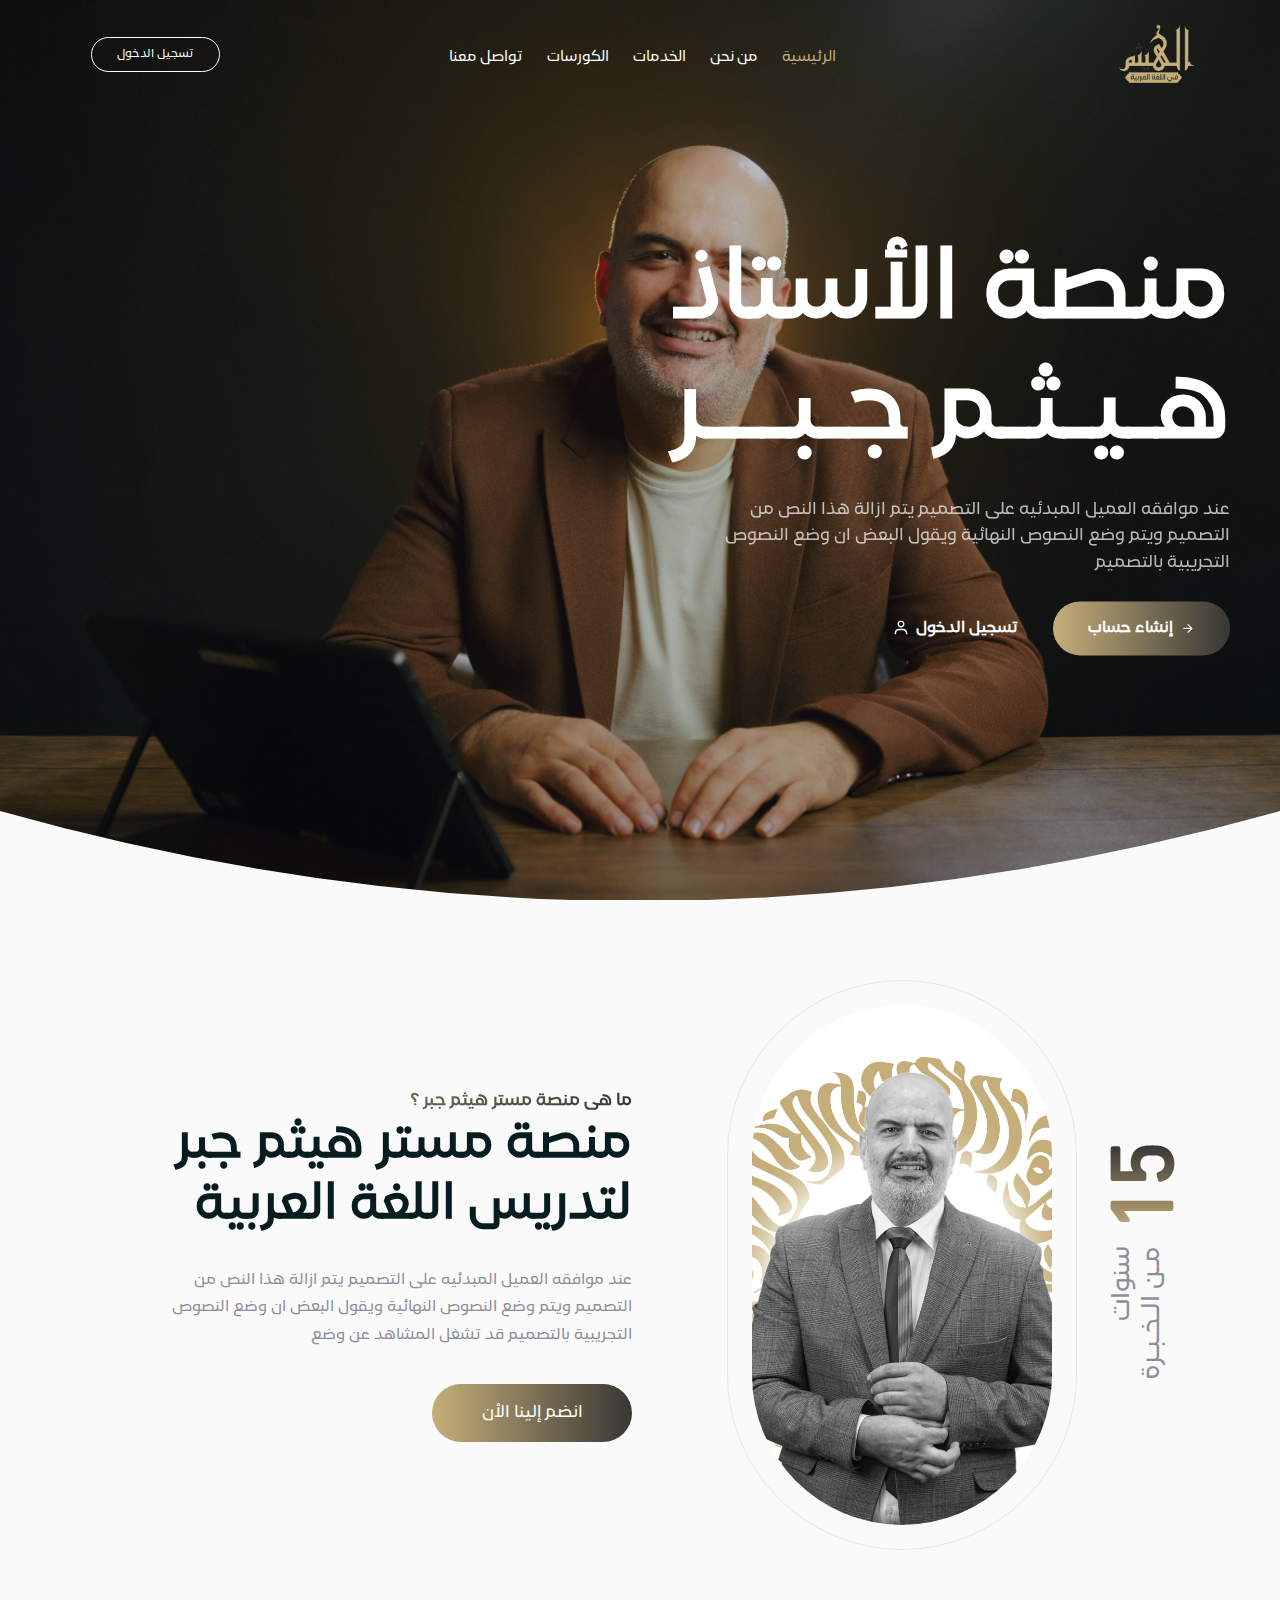
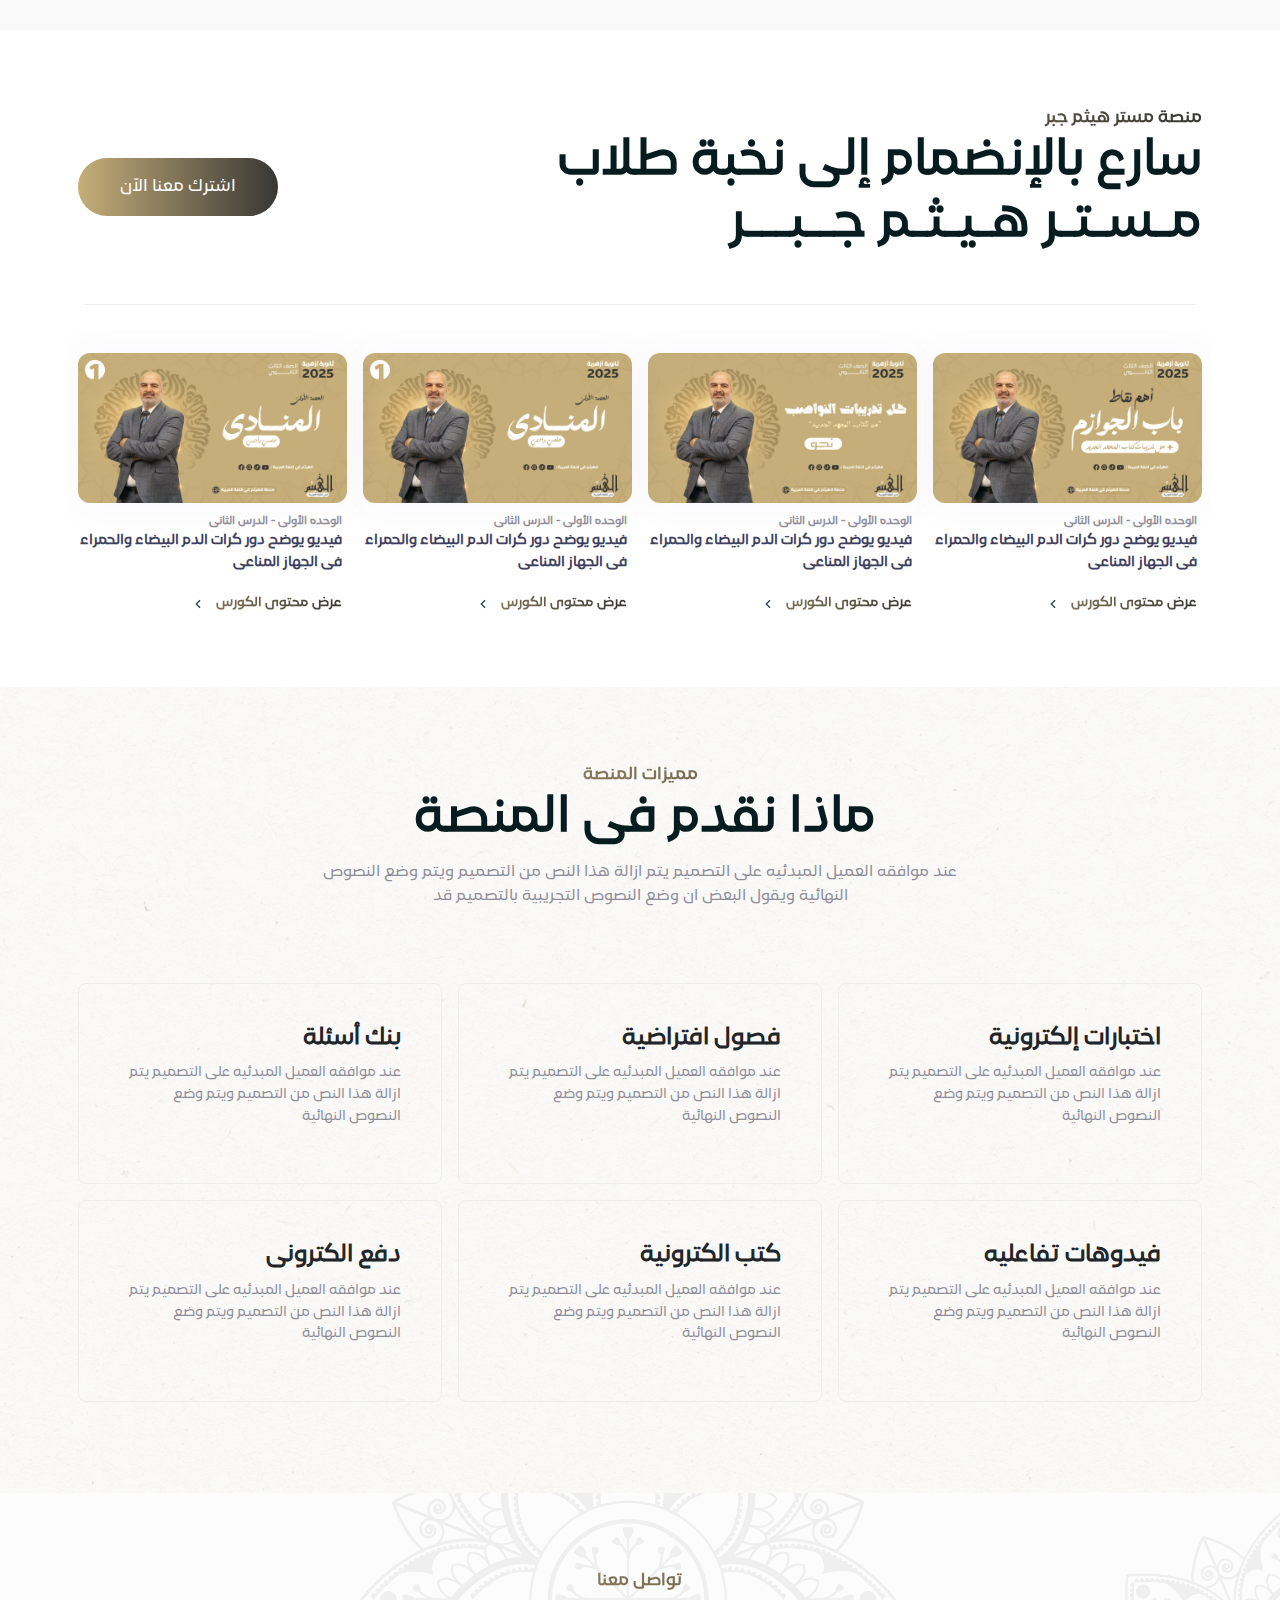
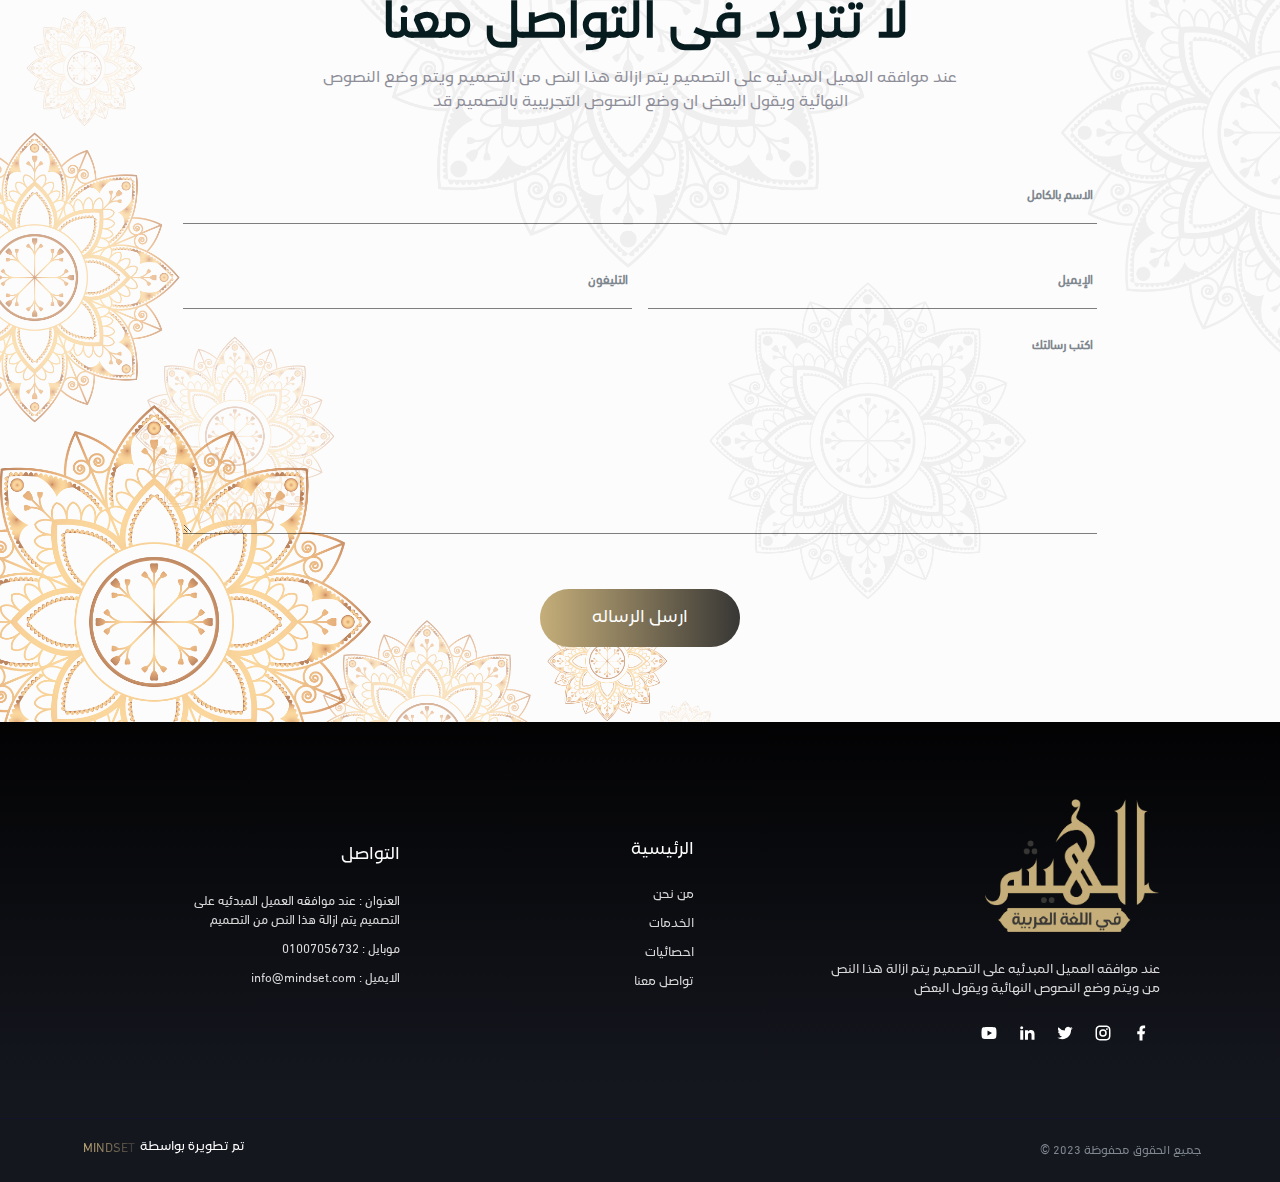
==== commit 63390e5a: "active links ( Desktop & Mobile )" ====
--- a/index.html
+++ b/index.html
@@ -53,7 +53,7 @@
                             <!-- li-active -->
                             <div class="li-link">
                                 <div class="link-info">
-                                    <a href="../index.html">الرئيسية</a>
+                                    <a href="../index.html" data-id="home">الرئيسية</a>
                                 </div>
                             </div>
                         </li>
@@ -61,7 +61,7 @@
                         <li>
                             <div class="li-link">
                                 <div class="link-info">
-                                    <a href="../who-we-are/about.html">من نحن</a>
+                                    <a href="../who-we-are/about.html" data-id="about">من نحن</a>
                                 </div>
                             </div>
                         </li>
@@ -69,7 +69,7 @@
                         <li>
                             <div class="li-link">
                                 <div class="link-info">
-                                    <a href="../forte/forte.html">الخدمات</a>
+                                    <a href="../forte/forte.html" data-id="services">الخدمات</a>
                                 </div>
                             </div>
                         </li>
@@ -77,7 +77,7 @@
                         <li>
                             <div class="li-link">
                                 <div class="link-info">
-                                    <a href="../products/products.html">احصائيات</a>
+                                    <a href="../products/products.html" data-id="courses">الكورسات</a>
                                 </div>
                             </div>
                         </li>
@@ -85,7 +85,7 @@
                         <li>
                             <div class="li-link">
                                 <div class="link-info">
-                                    <a href="../contacts/contacts.html">تواصل معنا</a>
+                                    <a href="../contacts/contacts.html" data-id="contacts">تواصل معنا</a>
                                 </div>
                             </div>
                         </li>
@@ -103,7 +103,7 @@
     
         <div class="content">
     
-            <div class="index-header">
+            <div class="index-header" id="home">
 
                 <div class="index-header-overlay"></div>
 
@@ -129,11 +129,11 @@
         
                             <div class="nav-links">
                                 <ul class="list-unstyled">
-                                    <li class="nav-link-active"><a href="#">الرئيسية</a></li>
-                                    <li><a href="#">من نحن</a></li>
-                                    <li><a href="#">الخدمات</a></li>
-                                    <li><a href="#">احصائيات</a></li>
-                                    <li><a href="#">تواصل معنا</a></li>
+                                    <li class="nav-link-active"><a href="#" data-id="home">الرئيسية</a></li>
+                                    <li><a href="#" data-id="about">من نحن</a></li>
+                                    <li><a href="#" data-id="services">الخدمات</a></li>
+                                    <li><a href="#" data-id="courses">الكورسات</a></li>
+                                    <li><a href="#" data-id="contacts">تواصل معنا</a></li>
                                 </ul>
                             </div>
         
@@ -188,7 +188,7 @@
 
             </div>
 
-            <div class="about-section">
+            <div class="about-section" id="about">
                 <div class="container">
                     <div class="row align-items-center">
 
@@ -228,7 +228,7 @@
                 </div>
             </div>
 
-            <div class="join-nums">
+            <div class="join-nums" id="courses">
 
                 <div class="join">
                     <div class="container">
@@ -434,7 +434,7 @@
 
             </div>
 
-            <div class="services">
+            <div class="services" id="services">
                 <div class="container">
 
                     <div class="section-header-center">
@@ -510,7 +510,7 @@
                 </div>
             </div>
 
-            <div class="contact" id="contact">
+            <div class="contact" id="contacts">
                 <div class="container">
             
                     <div class="section-header-center">
@@ -669,7 +669,7 @@
     <script src="assets/js/libs/jquery-3.6.3.min.js"></script>
     <script src="assets/js/libs/bootstrap.min.js"></script>
     <script src="assets/js/libs/popper.js"></script>
-    <!-- <script src="main.js"></script> -->
+    <script src="main.js"></script>
     <!-- Addition Scripts -->
     <script src="https://cdn.lordicon.com/lordicon.js"></script>
 
--- a/main.css
+++ b/main.css
@@ -1236,6 +1236,8 @@
   background-size: cover;
   background-position: center center;
   background-repeat: no-repeat;
+  padding: 50px 0;
+  display: grid;
   background-size: cover;
   background-position: center center;
   background-repeat: no-repeat;
@@ -1288,7 +1290,7 @@
 }
 .reg-part .reg-part-content .header-btn {
   background: #409fff;
-  background-image: linear-gradient(90deg, #fbc771 0%, #003951 100%);
+  background-image: linear-gradient(90deg, #c5ae79 0%, #383735 100%);
   color: #FFF;
   text-align: center;
   transition: all 0.3s ease-in-out;
@@ -1376,12 +1378,12 @@
 }
 .reg-part .register-form .form-group .form-control::-moz-placeholder {
   font-size: 0.8rem;
-  color: #c37d3f;
+  color: #383735;
   font-weight: 600;
 }
 .reg-part .register-form .form-group .form-control::placeholder {
   font-size: 0.8rem;
-  color: #c37d3f;
+  color: #383735;
   font-weight: 600;
 }
 .reg-part .register-form .form-group .form-control:focus {
@@ -2408,6 +2410,94 @@
   font-size: 0.7rem;
   top: -6px;
   right: 12px;
+}
+
+.coures-content {
+  overflow: auto;
+  padding: 100px 0;
+}
+.coures-content::-webkit-scrollbar {
+  display: none;
+}
+.coures-content .course-details {
+  display: flex;
+  align-items: center;
+  background: #FFF;
+  color: #3e3f5e;
+  border-radius: 12px;
+  box-shadow: 0 0 40px 0 rgba(94, 92, 154, 0.06);
+  font-size: 0.9rem;
+  padding: 25px 25px;
+  margin-bottom: 15px;
+}
+@media (max-width: 575.98px) {
+  .coures-content .course-details {
+    margin-bottom: 8px;
+  }
+}
+.coures-content .course-details .course-lesson-head {
+  color: #3e3f5e;
+  display: flex;
+  align-items: center;
+}
+.coures-content .course-details .course-lesson-head svg {
+  height: 27px;
+  width: 27px;
+  background: #f9f1df;
+  border-radius: 10px;
+  text-align: center;
+  margin: 0 0 0 10px;
+  line-height: 20px;
+  padding: 3px;
+}
+.coures-content .course-details .course-lesson-head svg g [fill] {
+  fill: #c5ae79;
+}
+.coures-content .course-details .course-lesson-head .course-lesson-title {
+  margin: 0;
+  font-size: 0.9rem;
+  font-weight: 700;
+  overflow: hidden;
+  display: -webkit-box;
+  -webkit-line-clamp: 1;
+  -webkit-box-orient: vertical;
+}
+.coures-content .course-video {
+  max-width: 100%;
+  background: #FFF;
+  color: #3e3f5e;
+  border-radius: 12px;
+  box-shadow: 0 0 40px 0 rgba(94, 92, 154, 0.06);
+  padding: 25px 25px;
+  margin-bottom: 15px;
+}
+@media (max-width: 575.98px) {
+  .coures-content .course-video {
+    padding: 0;
+    margin-bottom: 8px;
+  }
+}
+.coures-content .course-video video {
+  box-shadow: 0 0 40px 0 rgba(94, 92, 154, 0.06);
+  border-radius: 12px;
+}
+.coures-content .course-video .plyr__control--overlaid {
+  background: #c5ae79;
+}
+.coures-content .course-video .plyr--full-ui input[type=range] {
+  color: #c5ae79;
+}
+.coures-content .course-video .plyr--video .plyr__control.plyr__tab-focus, .coures-content .course-video .plyr--video .plyr__control:hover, .coures-content .course-video .plyr--video .plyr__control[aria-expanded=true] {
+  background: #c5ae79;
+}
+.coures-content .course-video .plyr__video-wrapper {
+  background: #FFF;
+}
+.coures-content .course-video .plyr--video {
+  border-radius: 12px;
+}
+.coures-content .course-video .plyr__poster {
+  border-radius: 12px;
 }
 
 * {
@@ -2719,6 +2809,29 @@
     font-size: 2rem;
   }
 }
+.index-header .header-content h6 {
+  color: #FFF;
+  width: 100%;
+  margin: -5px auto 15px auto;
+  font-size: 1.5rem;
+  font-weight: 700;
+}
+@media (max-width: 991.98px) {
+  .index-header .header-content h6 {
+    font-size: 2.8rem;
+  }
+}
+@media (max-width: 767.98px) {
+  .index-header .header-content h6 {
+    font-size: 2.4rem;
+  }
+}
+@media (max-width: 575.98px) {
+  .index-header .header-content h6 {
+    width: 100%;
+    font-size: 2rem;
+  }
+}
 .index-header .header-content p {
   color: #FFF;
   opacity: 0.7;
